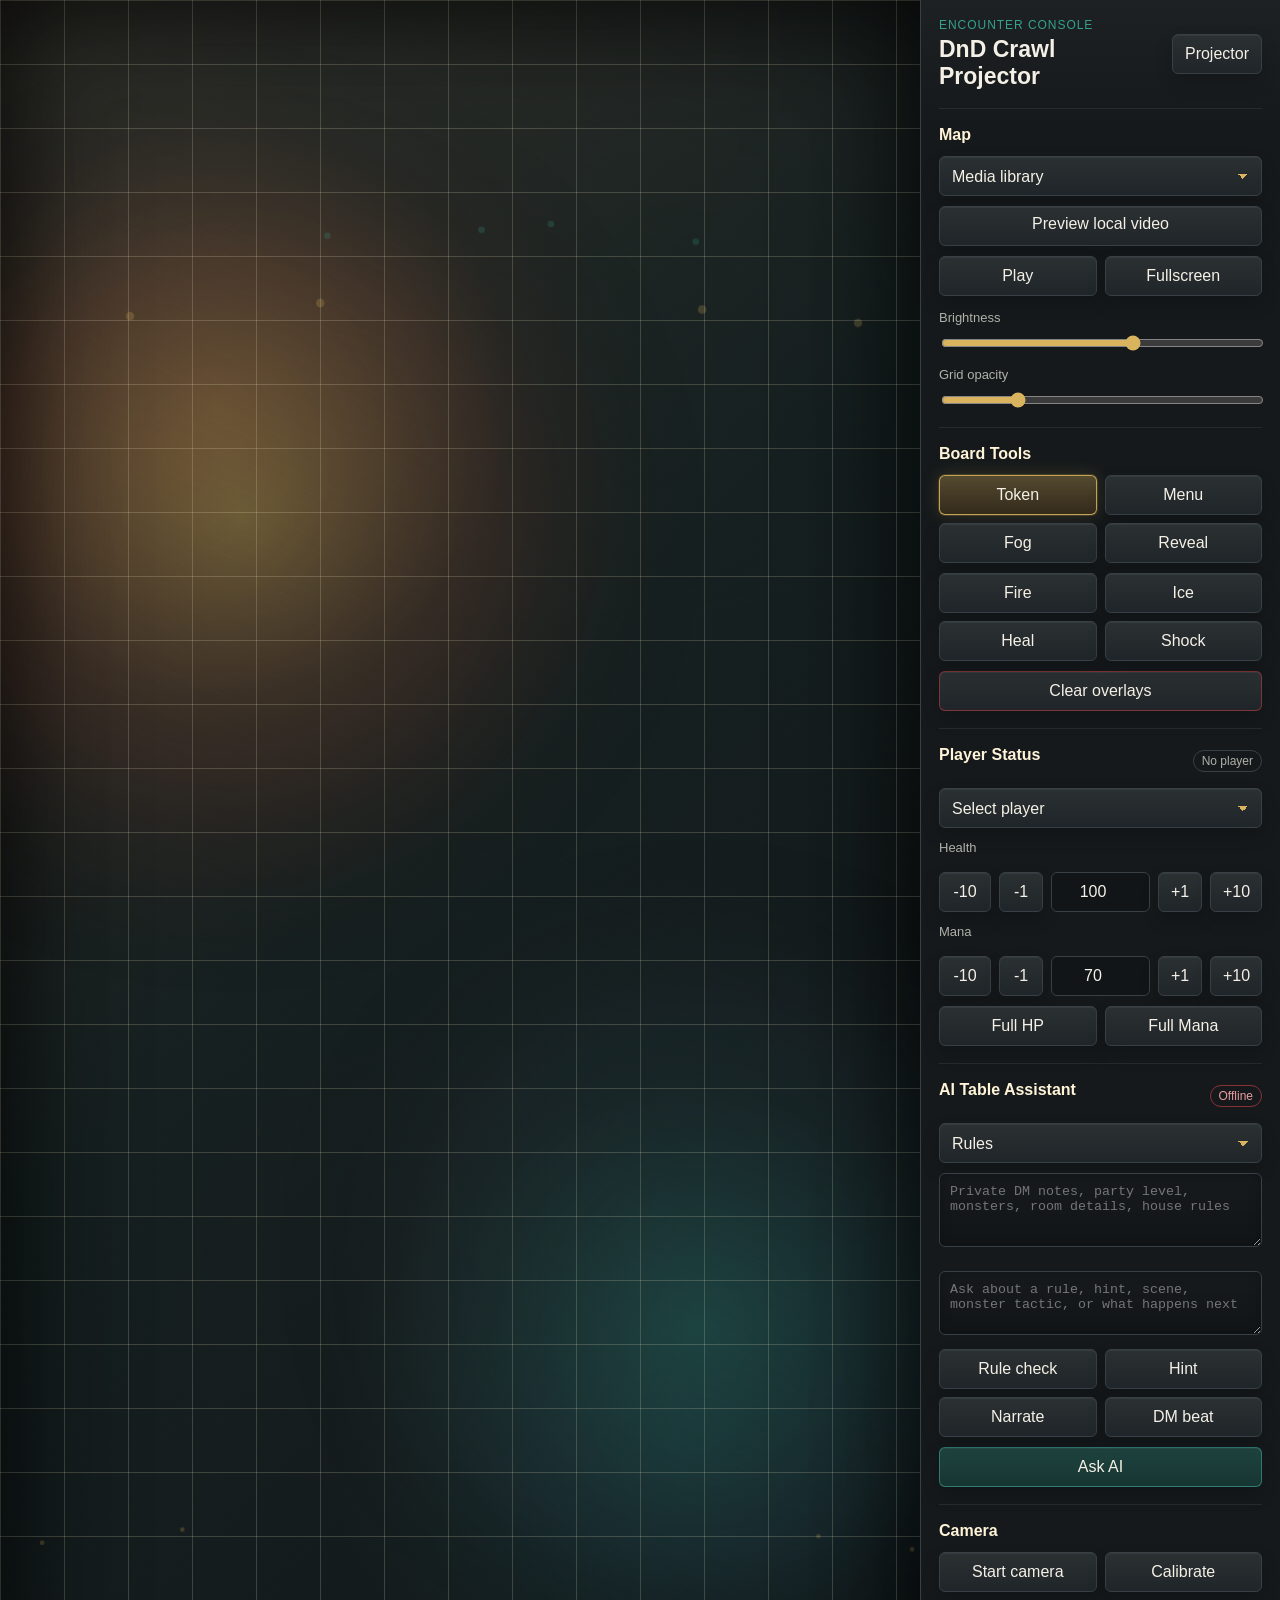
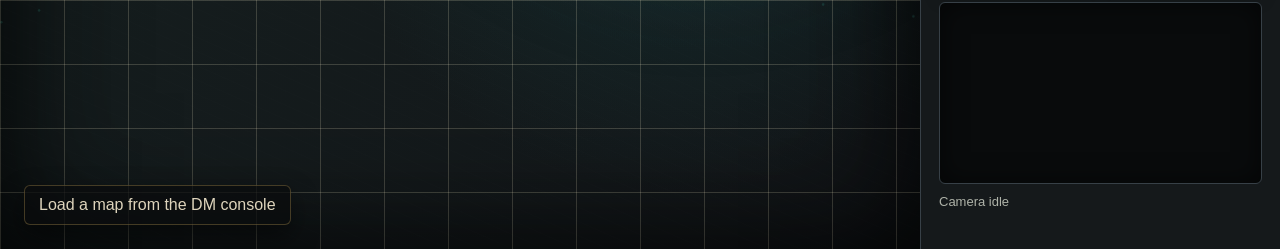
==== index.html @ e95dcdd3 "Add player health and mana controls" ====
<!doctype html>
<html lang="en">
  <head>
    <meta charset="utf-8">
    <meta name="viewport" content="width=device-width, initial-scale=1">
    <title>DnD Crawl Projector</title>
    <link rel="stylesheet" href="styles.css">
  </head>
  <body>
    <main class="app-shell">
      <section id="stage" class="stage" aria-label="Projected encounter map">
        <canvas id="ambientCanvas" class="ambient-canvas"></canvas>
        <video id="mapVideo" class="map-video" muted loop playsinline></video>
        <div class="map-texture"></div>
        <div class="grid-overlay"></div>
        <canvas id="effectCanvas" class="effect-canvas"></canvas>
        <div id="fogLayer" class="fog-layer"></div>
        <div id="tokenLayer" class="token-layer"></div>
        <div id="menuRing" class="menu-ring hidden">
          <button data-effect="fire">Fire</button>
          <button data-effect="ice">Ice</button>
          <button data-effect="heal">Heal</button>
          <button data-effect="shock">Shock</button>
        </div>
        <div id="projectorHint" class="projector-hint">Load a map from the DM console</div>
      </section>

      <aside id="controls" class="controls" aria-label="DM controls">
        <header class="control-header">
          <div>
            <p class="eyebrow">Encounter Console</p>
            <h1>DnD Crawl Projector</h1>
          </div>
          <button id="projectorButton" class="icon-text">Projector</button>
        </header>

        <div class="panel">
          <h2>Map</h2>
          <select id="mediaSelect" class="media-select" aria-label="Map video library">
            <option value="">Media library</option>
          </select>
          <label class="file-picker">
            <input id="videoInput" type="file" accept="video/*">
            <span>Preview local video</span>
          </label>
          <div class="button-row">
            <button id="playPauseButton">Play</button>
            <button id="fullscreenButton">Fullscreen</button>
          </div>
          <label class="slider-label">
            Brightness
            <input id="brightnessSlider" type="range" min="40" max="140" value="100">
          </label>
          <label class="slider-label">
            Grid opacity
            <input id="gridSlider" type="range" min="0" max="80" value="18">
          </label>
        </div>

        <div class="panel">
          <h2>Board Tools</h2>
          <div class="tool-grid">
            <button data-tool="token">Token</button>
            <button data-tool="menu">Menu</button>
            <button data-tool="fog">Fog</button>
            <button data-tool="reveal">Reveal</button>
          </div>
          <div class="spell-grid">
            <button data-effect="fire">Fire</button>
            <button data-effect="ice">Ice</button>
            <button data-effect="heal">Heal</button>
            <button data-effect="shock">Shock</button>
          </div>
          <button id="clearButton" class="wide danger">Clear overlays</button>
        </div>

        <div class="panel">
          <div class="panel-heading">
            <h2>Player Status</h2>
            <span id="selectedTokenBadge" class="pill">No player</span>
          </div>
          <select id="playerSelect" class="media-select" aria-label="Select player token">
            <option value="">Select player</option>
          </select>
          <div class="stat-control health-control">
            <label for="healthInput">Health</label>
            <div class="stepper-row">
              <button data-stat="health" data-delta="-10">-10</button>
              <button data-stat="health" data-delta="-1">-1</button>
              <input id="healthInput" type="number" min="0" max="100" value="100">
              <button data-stat="health" data-delta="1">+1</button>
              <button data-stat="health" data-delta="10">+10</button>
            </div>
          </div>
          <div class="stat-control mana-control">
            <label for="manaInput">Mana</label>
            <div class="stepper-row">
              <button data-stat="mana" data-delta="-10">-10</button>
              <button data-stat="mana" data-delta="-1">-1</button>
              <input id="manaInput" type="number" min="0" max="100" value="70">
              <button data-stat="mana" data-delta="1">+1</button>
              <button data-stat="mana" data-delta="10">+10</button>
            </div>
          </div>
          <div class="button-row">
            <button id="fullHealthButton">Full HP</button>
            <button id="fullManaButton">Full Mana</button>
          </div>
        </div>

        <div class="panel ai-panel">
          <div class="panel-heading">
            <h2>AI Table Assistant</h2>
            <span id="aiStatus" class="pill">Checking</span>
          </div>
          <select id="aiMode" class="media-select" aria-label="AI assistant mode">
            <option value="rules">Rules</option>
            <option value="hint">Hints</option>
            <option value="dm">Acting DM</option>
            <option value="story">Narration</option>
            <option value="combat">Combat</option>
          </select>
          <textarea id="encounterNotes" class="notes-box" placeholder="Private DM notes, party level, monsters, room details, house rules"></textarea>
          <div id="aiLog" class="ai-log" aria-live="polite"></div>
          <textarea id="aiQuestion" class="question-box" placeholder="Ask about a rule, hint, scene, monster tactic, or what happens next"></textarea>
          <div class="quick-grid">
            <button data-ai-prompt="Check the current scene for likely rules issues or missing rolls.">Rule check</button>
            <button data-ai-prompt="Give one subtle, spoiler-free hint for the players.">Hint</button>
            <button data-ai-prompt="Narrate the current room or moment in two vivid sentences.">Narrate</button>
            <button data-ai-prompt="Take over as DM for the next beat. Ask for rolls only when needed.">DM beat</button>
          </div>
          <button id="askAiButton" class="wide ask-button">Ask AI</button>
        </div>

        <div class="panel">
          <h2>Camera</h2>
          <div class="button-row">
            <button id="cameraButton">Start camera</button>
            <button id="calibrateButton">Calibrate</button>
          </div>
          <div class="camera-wrap">
            <video id="cameraVideo" muted playsinline></video>
            <canvas id="cameraCanvas"></canvas>
          </div>
          <p id="cameraStatus" class="status">Camera idle</p>
        </div>
      </aside>
    </main>

    <script src="app.js"></script>
  </body>
</html>
---- styles.css ----
:root {
  --bg: #0d1011;
  --panel: #15191b;
  --panel-2: #202529;
  --panel-3: #2b3033;
  --text: #f4f0e6;
  --muted: #aeb2a8;
  --line: #374047;
  --accent: #d95135;
  --accent-2: #35a18e;
  --gold: #d9b35d;
  --danger: #b93d42;
  --shadow: rgba(0, 0, 0, 0.48);
  --grid-opacity: 0.18;
}

* {
  box-sizing: border-box;
}

body {
  margin: 0;
  background:
    radial-gradient(circle at 10% 8%, rgba(217, 179, 93, 0.12), transparent 22%),
    radial-gradient(circle at 88% 18%, rgba(53, 161, 142, 0.1), transparent 26%),
    var(--bg);
  color: var(--text);
  font-family: Arial, Helvetica, sans-serif;
}

button,
input,
select {
  font: inherit;
}

button,
.file-picker span,
.media-select {
  min-height: 40px;
  border: 1px solid var(--line);
  border-radius: 6px;
  background: linear-gradient(180deg, var(--panel-3), var(--panel-2));
  color: var(--text);
  cursor: pointer;
  padding: 8px 12px;
  box-shadow: inset 0 1px rgba(255, 255, 255, 0.05), 0 8px 18px rgba(0, 0, 0, 0.16);
}

button:hover,
.file-picker span:hover {
  border-color: var(--gold);
  color: #fff8df;
}

button.active {
  border-color: rgba(217, 179, 93, 0.88);
  background: linear-gradient(180deg, rgba(217, 179, 93, 0.32), rgba(60, 47, 27, 0.8));
  box-shadow: 0 0 0 1px rgba(217, 179, 93, 0.18), 0 0 18px rgba(217, 179, 93, 0.18);
}

.app-shell {
  display: grid;
  grid-template-columns: minmax(0, 1fr) 360px;
  min-height: 100vh;
}

.stage {
  position: relative;
  overflow: hidden;
  min-height: 100vh;
  background:
    radial-gradient(circle at 24% 22%, rgba(120, 99, 63, 0.42), transparent 18%),
    radial-gradient(circle at 74% 78%, rgba(26, 72, 73, 0.42), transparent 22%),
    linear-gradient(135deg, #31302a, #162020 45%, #121518);
  box-shadow: inset 0 0 130px rgba(0, 0, 0, 0.72);
  isolation: isolate;
}

.map-video,
.ambient-canvas,
.map-texture,
.grid-overlay,
.effect-canvas,
.fog-layer,
.token-layer {
  position: absolute;
  inset: 0;
  width: 100%;
  height: 100%;
}

.ambient-canvas {
  z-index: 0;
}

.map-video {
  z-index: 1;
  object-fit: cover;
  filter: brightness(var(--video-brightness, 1));
}

.map-texture {
  z-index: 2;
  background:
    radial-gradient(circle at 18% 25%, rgba(255, 220, 145, 0.08), transparent 16%),
    radial-gradient(circle at 72% 20%, rgba(40, 120, 125, 0.12), transparent 18%),
    radial-gradient(circle at 48% 70%, rgba(190, 76, 45, 0.08), transparent 20%),
    repeating-linear-gradient(24deg, rgba(255, 255, 255, 0.026) 0 1px, transparent 1px 13px);
  mix-blend-mode: overlay;
  opacity: 0.8;
}

.grid-overlay {
  z-index: 3;
  background:
    linear-gradient(rgba(255, 245, 207, var(--grid-opacity)) 1px, transparent 1px),
    linear-gradient(90deg, rgba(255, 245, 207, var(--grid-opacity)) 1px, transparent 1px);
  background-size: 64px 64px;
  box-shadow: inset 0 0 100px rgba(0, 0, 0, 0.42);
}

.effect-canvas,
.token-layer,
.fog-layer {
  pointer-events: none;
}

.effect-canvas {
  z-index: 6;
}

.fog-layer {
  z-index: 4;
  background:
    radial-gradient(circle at 30% 30%, rgba(255, 255, 255, 0.06), transparent 20%),
    repeating-linear-gradient(125deg, rgba(255, 255, 255, 0.035) 0 2px, transparent 2px 18px),
    rgba(6, 8, 9, 0.72);
  mask-image: radial-gradient(circle at var(--reveal-x, 50%) var(--reveal-y, 50%), transparent 0 118px, rgba(0,0,0,0.55) 170px, black 250px);
  -webkit-mask-image: radial-gradient(circle at var(--reveal-x, 50%) var(--reveal-y, 50%), transparent 0 118px, rgba(0,0,0,0.55) 170px, black 250px);
  opacity: 0;
  transition: opacity 160ms ease;
}

.fog-layer.active {
  opacity: 1;
}

.projector-hint {
  position: absolute;
  z-index: 9;
  left: 24px;
  bottom: 24px;
  padding: 10px 14px;
  border-radius: 6px;
  background: rgba(10, 12, 13, 0.72);
  color: #ded4bc;
  border: 1px solid rgba(217, 179, 93, 0.28);
  box-shadow: 0 12px 28px var(--shadow);
}

.token-layer {
  z-index: 5;
}

.token {
  position: absolute;
  width: 82px;
  height: 82px;
  transform: translate(-50%, -50%);
  border-radius: 50%;
  --hp: 100%;
  --mp: 70%;
  --piece-color: #d9b35d;
  filter: drop-shadow(0 8px 16px rgba(0, 0, 0, 0.45));
}

.token::after {
  content: "";
  position: absolute;
  inset: -6px;
  border: 1px solid rgba(217, 179, 93, 0.24);
  border-radius: 50%;
  animation: tokenPulse 2.8s ease-in-out infinite;
}

.token.stale {
  opacity: 0.55;
}

.token.selected::after {
  border-color: rgba(255, 248, 210, 0.84);
  box-shadow: 0 0 24px rgba(217, 179, 93, 0.58);
  opacity: 0.9;
}

.health-ring,
.mana-ring,
.piece-core {
  position: absolute;
  border-radius: 50%;
}

.health-ring {
  inset: 0;
  background:
    conic-gradient(#42d672 var(--hp), rgba(76, 31, 32, 0.88) 0),
    radial-gradient(circle, transparent 56%, rgba(0, 0, 0, 0.72) 58%);
  box-shadow: 0 0 22px rgba(66, 214, 114, 0.25);
}

.mana-ring {
  inset: 10px;
  background:
    conic-gradient(#4aa3ff var(--mp), rgba(24, 38, 70, 0.9) 0),
    radial-gradient(circle, transparent 54%, rgba(0, 0, 0, 0.78) 56%);
  box-shadow: 0 0 18px rgba(74, 163, 255, 0.28);
}

.piece-core {
  inset: 22px;
  border: 2px solid rgba(244, 226, 163, 0.92);
  background:
    radial-gradient(circle at 34% 30%, rgba(255, 255, 255, 0.34), transparent 19%),
    radial-gradient(circle, var(--piece-color), rgba(12, 14, 15, 0.96) 78%);
  box-shadow: inset 0 0 12px rgba(0, 0, 0, 0.6), 0 0 20px color-mix(in srgb, var(--piece-color), transparent 45%);
}

.token.detected .piece-core::after {
  content: "";
  position: absolute;
  inset: -5px;
  border: 1px solid rgba(255, 255, 255, 0.42);
  border-radius: 50%;
}

.badge-row {
  position: absolute;
  left: 50%;
  display: flex;
  gap: 2px;
  transform: translateX(-50%);
  z-index: 2;
}

.badge-row.buffs {
  top: -9px;
}

.badge-row.debuffs {
  bottom: -9px;
}

.status-badge {
  min-width: 18px;
  height: 18px;
  border: 1px solid rgba(0, 0, 0, 0.48);
  border-radius: 50%;
  color: #101214;
  font-size: 9px;
  font-weight: 700;
  line-height: 17px;
  text-align: center;
  text-transform: uppercase;
  box-shadow: 0 2px 8px rgba(0, 0, 0, 0.34);
}

.status-badge.buff {
  background: #78e69a;
}

.status-badge.debuff {
  background: #ff6a5d;
}

@keyframes tokenPulse {
  0%, 100% { transform: scale(0.86); opacity: 0.2; }
  50% { transform: scale(1); opacity: 0.56; }
}

.menu-ring {
  position: absolute;
  z-index: 8;
  width: 210px;
  height: 210px;
  transform: translate(-50%, -50%);
  border-radius: 50%;
  background:
    radial-gradient(circle, rgba(29, 33, 32, 0.92), rgba(8, 10, 11, 0.78));
  border: 1px solid rgba(217, 179, 93, 0.45);
  box-shadow: 0 0 35px rgba(217, 179, 93, 0.22), inset 0 0 24px rgba(0, 0, 0, 0.52);
  display: grid;
  place-items: center;
}

.menu-ring::before {
  content: "";
  position: absolute;
  inset: 28px;
  border: 1px dashed rgba(244, 240, 230, 0.32);
  border-radius: 50%;
  animation: slowSpin 12s linear infinite;
}

@keyframes slowSpin {
  to { transform: rotate(360deg); }
}

.menu-ring button {
  position: absolute;
}

.menu-ring button:nth-child(1) { transform: translateY(-72px); }
.menu-ring button:nth-child(2) { transform: translateX(72px); }
.menu-ring button:nth-child(3) { transform: translateY(72px); }
.menu-ring button:nth-child(4) { transform: translateX(-72px); }

.hidden {
  display: none;
}

.controls {
  border-left: 1px solid var(--line);
  background:
    linear-gradient(180deg, rgba(255, 255, 255, 0.035), transparent 130px),
    var(--panel);
  padding: 18px;
  overflow-y: auto;
  box-shadow: -18px 0 44px rgba(0, 0, 0, 0.22);
}

.control-header {
  display: flex;
  justify-content: space-between;
  align-items: center;
  gap: 12px;
  margin-bottom: 16px;
  padding-bottom: 2px;
}

.eyebrow {
  margin: 0 0 4px;
  color: var(--accent-2);
  font-size: 12px;
  text-transform: uppercase;
  letter-spacing: 0.08em;
}

h1,
h2 {
  margin: 0;
}

h1 {
  font-size: 23px;
  font-weight: 700;
}

h2 {
  font-size: 16px;
  margin-bottom: 12px;
  color: #fff4d8;
}

.panel {
  border-top: 1px solid rgba(255, 255, 255, 0.075);
  padding: 17px 0;
}

.panel-heading {
  display: flex;
  justify-content: space-between;
  align-items: center;
  gap: 10px;
  margin-bottom: 12px;
}

.pill {
  border: 1px solid var(--line);
  border-radius: 999px;
  color: var(--muted);
  font-size: 12px;
  padding: 3px 8px;
  white-space: nowrap;
}

.pill.ready {
  border-color: rgba(59, 156, 144, 0.7);
  color: #9edbd4;
}

.pill.missing {
  border-color: rgba(185, 61, 66, 0.7);
  color: #e89da0;
}

.file-picker input {
  display: none;
}

.media-select {
  display: block;
  width: 100%;
  margin-bottom: 10px;
  appearance: none;
  background-image:
    linear-gradient(45deg, transparent 50%, var(--gold) 50%),
    linear-gradient(135deg, var(--gold) 50%, transparent 50%),
    linear-gradient(180deg, var(--panel-3), var(--panel-2));
  background-position:
    calc(100% - 18px) 17px,
    calc(100% - 13px) 17px,
    0 0;
  background-size: 5px 5px, 5px 5px, 100% 100%;
  background-repeat: no-repeat;
}

.file-picker span,
.wide {
  display: block;
  width: 100%;
  text-align: center;
}

.button-row,
.tool-grid,
.spell-grid,
.quick-grid,
.stepper-row {
  display: grid;
  gap: 8px;
  margin-top: 10px;
}

.button-row {
  grid-template-columns: 1fr 1fr;
}

.tool-grid,
.spell-grid,
.quick-grid {
  grid-template-columns: repeat(2, minmax(0, 1fr));
}

.stat-control {
  display: grid;
  gap: 7px;
  margin-top: 12px;
}

.stat-control label {
  color: var(--muted);
  font-size: 13px;
}

.stepper-row {
  grid-template-columns: 52px 44px minmax(58px, 1fr) 44px 52px;
}

.stepper-row input {
  min-width: 0;
  border: 1px solid var(--line);
  border-radius: 6px;
  background: #111518;
  color: var(--text);
  padding: 8px;
  text-align: center;
}

.health-control input:focus {
  outline: 2px solid rgba(66, 214, 114, 0.45);
}

.mana-control input:focus {
  outline: 2px solid rgba(74, 163, 255, 0.45);
}

.ai-panel textarea {
  width: 100%;
  border: 1px solid var(--line);
  border-radius: 6px;
  background:
    linear-gradient(180deg, rgba(255, 255, 255, 0.025), transparent),
    #111518;
  color: var(--text);
  resize: vertical;
  padding: 10px;
  box-shadow: inset 0 1px 12px rgba(0, 0, 0, 0.22);
}

.ai-panel textarea:focus,
.media-select:focus,
button:focus-visible {
  outline: 2px solid rgba(217, 179, 93, 0.5);
  outline-offset: 2px;
}

.notes-box {
  min-height: 74px;
}

.question-box {
  min-height: 64px;
  margin-top: 10px;
}

.ai-log {
  display: grid;
  gap: 8px;
  max-height: 260px;
  overflow-y: auto;
  margin-top: 10px;
  padding-right: 2px;
}

.ai-message {
  border: 1px solid var(--line);
  border-radius: 6px;
  background:
    linear-gradient(180deg, rgba(255, 255, 255, 0.04), rgba(255, 255, 255, 0.015));
  padding: 9px 10px;
  font-size: 13px;
  line-height: 1.35;
  white-space: pre-wrap;
}

.ai-message.user {
  border-color: rgba(215, 170, 77, 0.45);
  background:
    linear-gradient(180deg, rgba(217, 179, 93, 0.09), rgba(255, 255, 255, 0.015));
}

.ai-message.error {
  border-color: rgba(185, 61, 66, 0.6);
  color: #f0b0b3;
}

.ask-button {
  margin-top: 10px;
  border-color: rgba(59, 156, 144, 0.65);
  background: linear-gradient(180deg, rgba(53, 161, 142, 0.32), rgba(24, 60, 56, 0.8));
}

.ask-button:hover {
  border-color: rgba(98, 222, 202, 0.9);
}

.slider-label {
  display: grid;
  gap: 8px;
  margin-top: 14px;
  color: var(--muted);
  font-size: 13px;
}

input[type="range"] {
  accent-color: var(--gold);
  width: 100%;
}

.danger {
  margin-top: 10px;
  border-color: rgba(185, 61, 66, 0.6);
}

.danger:hover {
  border-color: rgba(255, 118, 124, 0.9);
}

.camera-wrap {
  position: relative;
  width: 100%;
  aspect-ratio: 16 / 9;
  margin-top: 10px;
  overflow: hidden;
  border: 1px solid var(--line);
  border-radius: 6px;
  background: #090b0c;
  box-shadow: inset 0 0 26px rgba(0, 0, 0, 0.55);
}

#cameraVideo,
#cameraCanvas {
  position: absolute;
  inset: 0;
  width: 100%;
  height: 100%;
  object-fit: cover;
}

.status {
  min-height: 20px;
  margin: 10px 0 0;
  color: var(--muted);
  font-size: 13px;
}

body.projector .app-shell {
  display: block;
}

body.projector .controls {
  display: none;
}

body.projector .stage {
  cursor: none;
}

@media (max-width: 900px) {
  .app-shell {
    grid-template-columns: 1fr;
  }

  .stage {
    min-height: 58vh;
  }

  .controls {
    border-left: 0;
    border-top: 1px solid var(--line);
  }
}
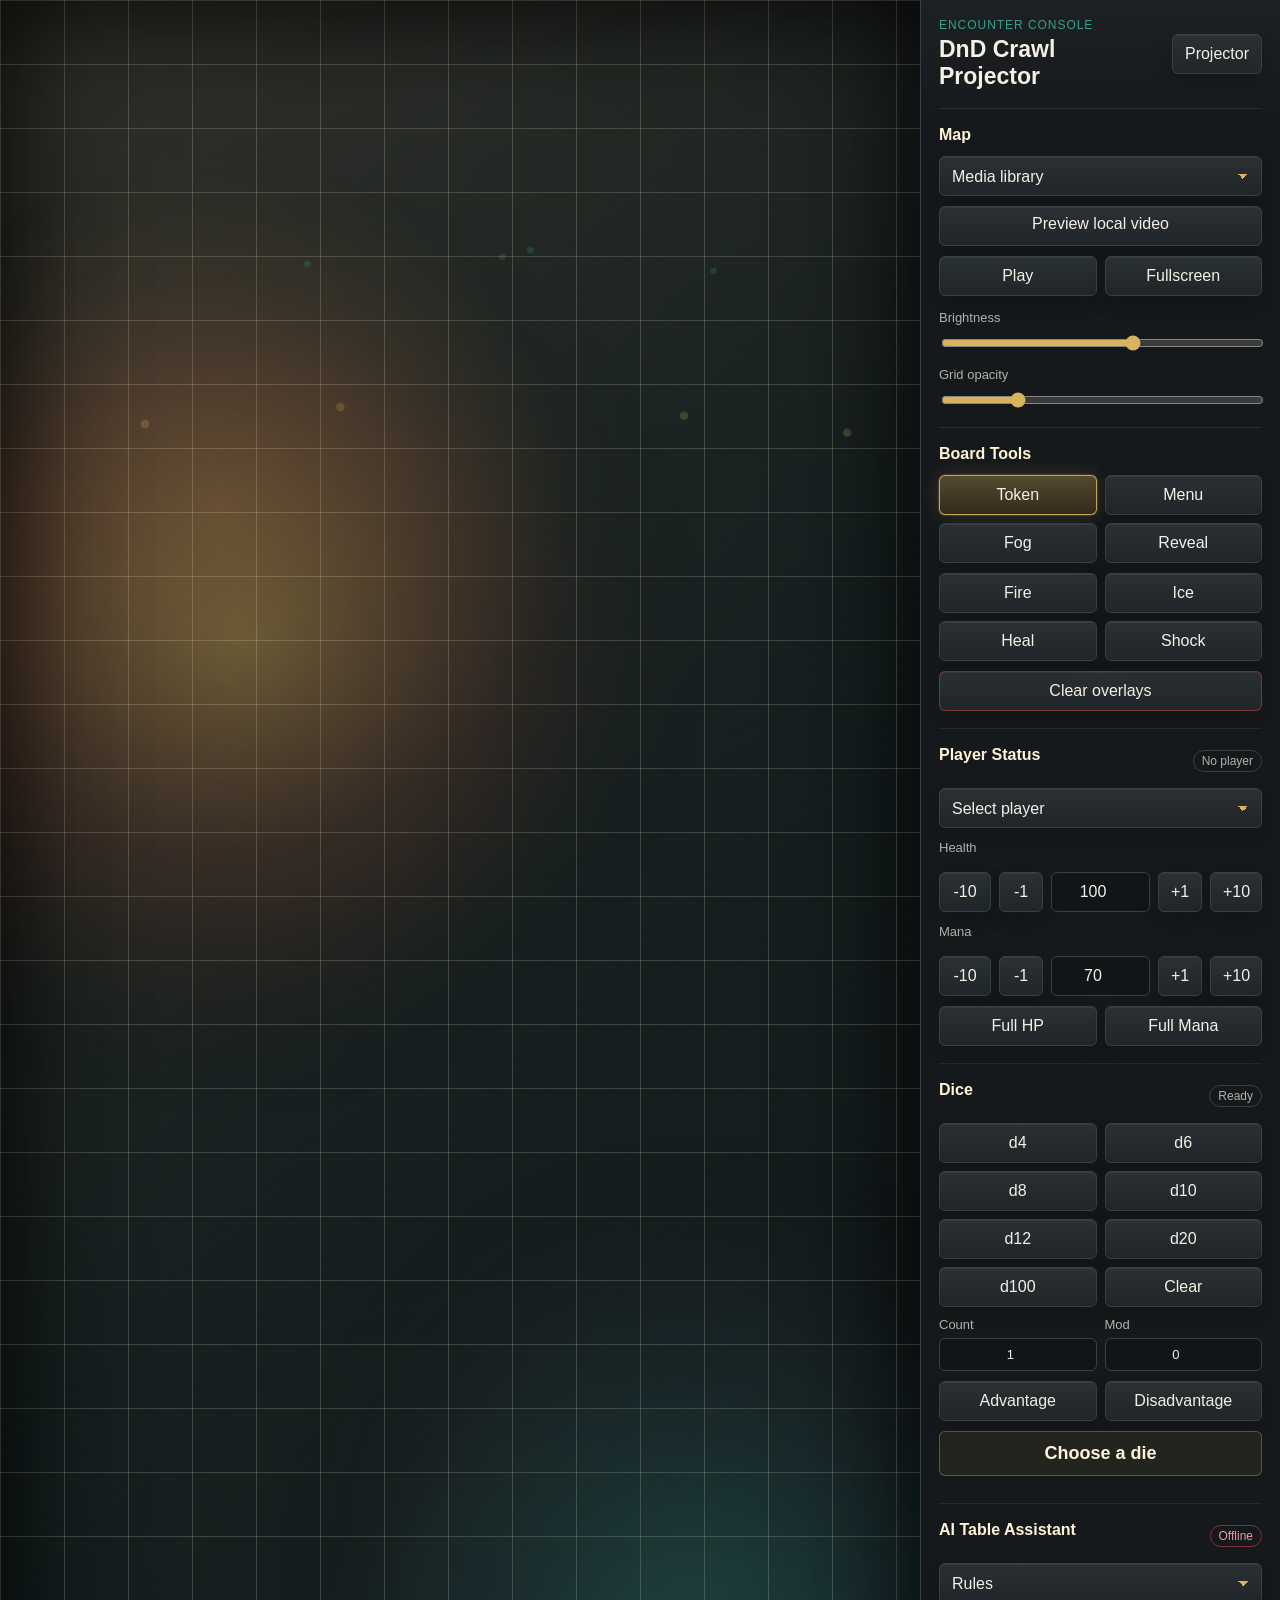
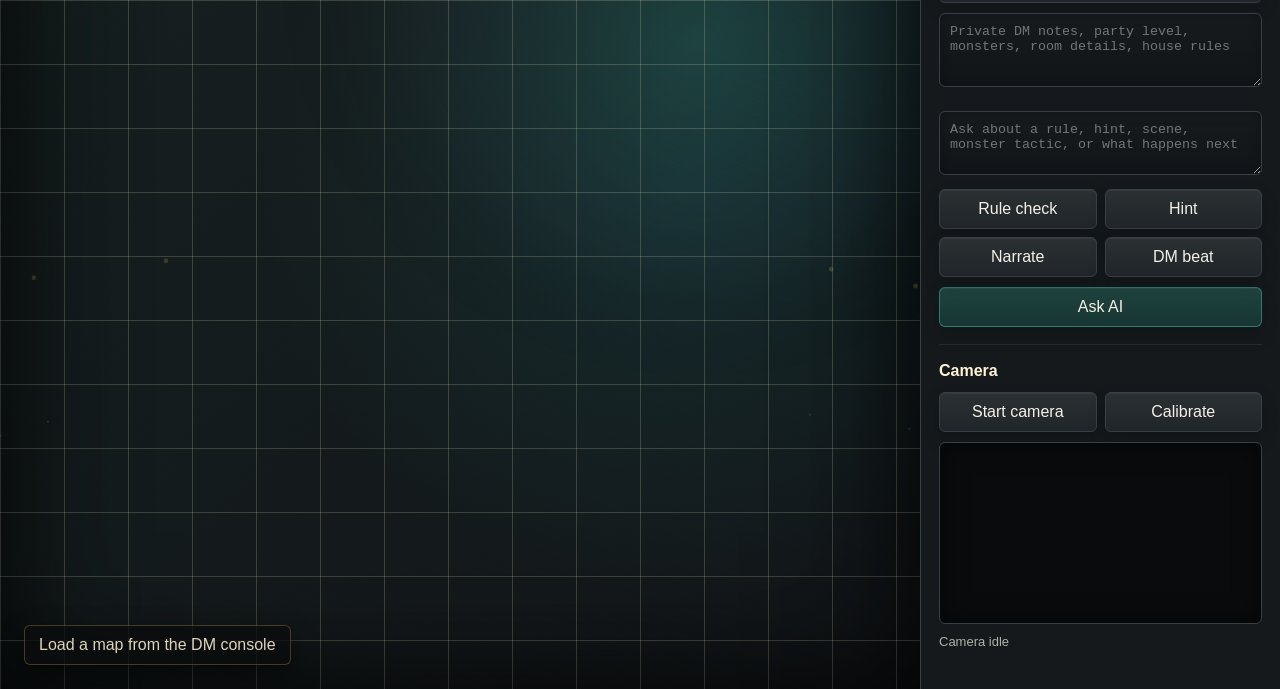
==== commit d92c554a: "Add dice roller with projector results" ====
--- a/index.html
+++ b/index.html
@@ -108,6 +108,39 @@
           </div>
         </div>
 
+        <div class="panel dice-panel">
+          <div class="panel-heading">
+            <h2>Dice</h2>
+            <span id="diceTotalBadge" class="pill">Ready</span>
+          </div>
+          <div class="dice-grid">
+            <button data-die="4">d4</button>
+            <button data-die="6">d6</button>
+            <button data-die="8">d8</button>
+            <button data-die="10">d10</button>
+            <button data-die="12">d12</button>
+            <button data-die="20">d20</button>
+            <button data-die="100">d100</button>
+            <button id="clearDiceButton">Clear</button>
+          </div>
+          <div class="dice-options">
+            <label>
+              Count
+              <input id="diceCountInput" type="number" min="1" max="20" value="1">
+            </label>
+            <label>
+              Mod
+              <input id="diceModInput" type="number" min="-99" max="99" value="0">
+            </label>
+          </div>
+          <div class="button-row">
+            <button id="advantageButton">Advantage</button>
+            <button id="disadvantageButton">Disadvantage</button>
+          </div>
+          <div id="diceResult" class="dice-result">Choose a die</div>
+          <div id="diceHistory" class="dice-history" aria-live="polite"></div>
+        </div>
+
         <div class="panel ai-panel">
           <div class="panel-heading">
             <h2>AI Table Assistant</h2>
--- a/styles.css
+++ b/styles.css
@@ -438,7 +438,8 @@
 
 .tool-grid,
 .spell-grid,
-.quick-grid {
+.quick-grid,
+.dice-grid {
   grid-template-columns: repeat(2, minmax(0, 1fr));
 }
 
@@ -473,6 +474,102 @@
 
 .mana-control input:focus {
   outline: 2px solid rgba(74, 163, 255, 0.45);
+}
+
+.dice-grid {
+  display: grid;
+  gap: 8px;
+}
+
+.dice-options {
+  display: grid;
+  grid-template-columns: 1fr 1fr;
+  gap: 8px;
+  margin-top: 10px;
+}
+
+.dice-options label {
+  display: grid;
+  gap: 6px;
+  color: var(--muted);
+  font-size: 13px;
+}
+
+.dice-options input {
+  min-width: 0;
+  border: 1px solid var(--line);
+  border-radius: 6px;
+  background: #111518;
+  color: var(--text);
+  padding: 8px;
+  text-align: center;
+}
+
+.dice-result {
+  margin-top: 10px;
+  border: 1px solid rgba(217, 179, 93, 0.36);
+  border-radius: 6px;
+  background: rgba(217, 179, 93, 0.07);
+  color: #fff4d8;
+  font-size: 18px;
+  font-weight: 700;
+  padding: 11px 12px;
+  text-align: center;
+}
+
+.dice-history {
+  display: grid;
+  gap: 6px;
+  max-height: 150px;
+  overflow-y: auto;
+  margin-top: 10px;
+}
+
+.roll-line {
+  border: 1px solid rgba(255, 255, 255, 0.08);
+  border-radius: 6px;
+  background: rgba(255, 255, 255, 0.035);
+  color: var(--muted);
+  font-size: 13px;
+  padding: 7px 8px;
+}
+
+.roll-toast {
+  position: absolute;
+  z-index: 10;
+  left: 50%;
+  top: 50%;
+  min-width: 240px;
+  transform: translate(-50%, -50%) scale(0.92);
+  border: 1px solid rgba(255, 244, 216, 0.48);
+  border-radius: 8px;
+  background: rgba(9, 11, 12, 0.82);
+  color: #fff4d8;
+  padding: 18px 22px;
+  text-align: center;
+  box-shadow: 0 0 42px rgba(217, 179, 93, 0.28), 0 18px 45px rgba(0, 0, 0, 0.44);
+  animation: rollToast 2.6s ease forwards;
+}
+
+.roll-toast .roll-total {
+  display: block;
+  font-size: 56px;
+  font-weight: 800;
+  line-height: 1;
+}
+
+.roll-toast .roll-formula {
+  display: block;
+  margin-top: 6px;
+  color: var(--muted);
+  font-size: 15px;
+}
+
+@keyframes rollToast {
+  0% { opacity: 0; transform: translate(-50%, -50%) scale(0.72) rotate(-2deg); }
+  12% { opacity: 1; transform: translate(-50%, -50%) scale(1.06) rotate(1deg); }
+  70% { opacity: 1; transform: translate(-50%, -50%) scale(1); }
+  100% { opacity: 0; transform: translate(-50%, -55%) scale(0.96); }
 }
 
 .ai-panel textarea {
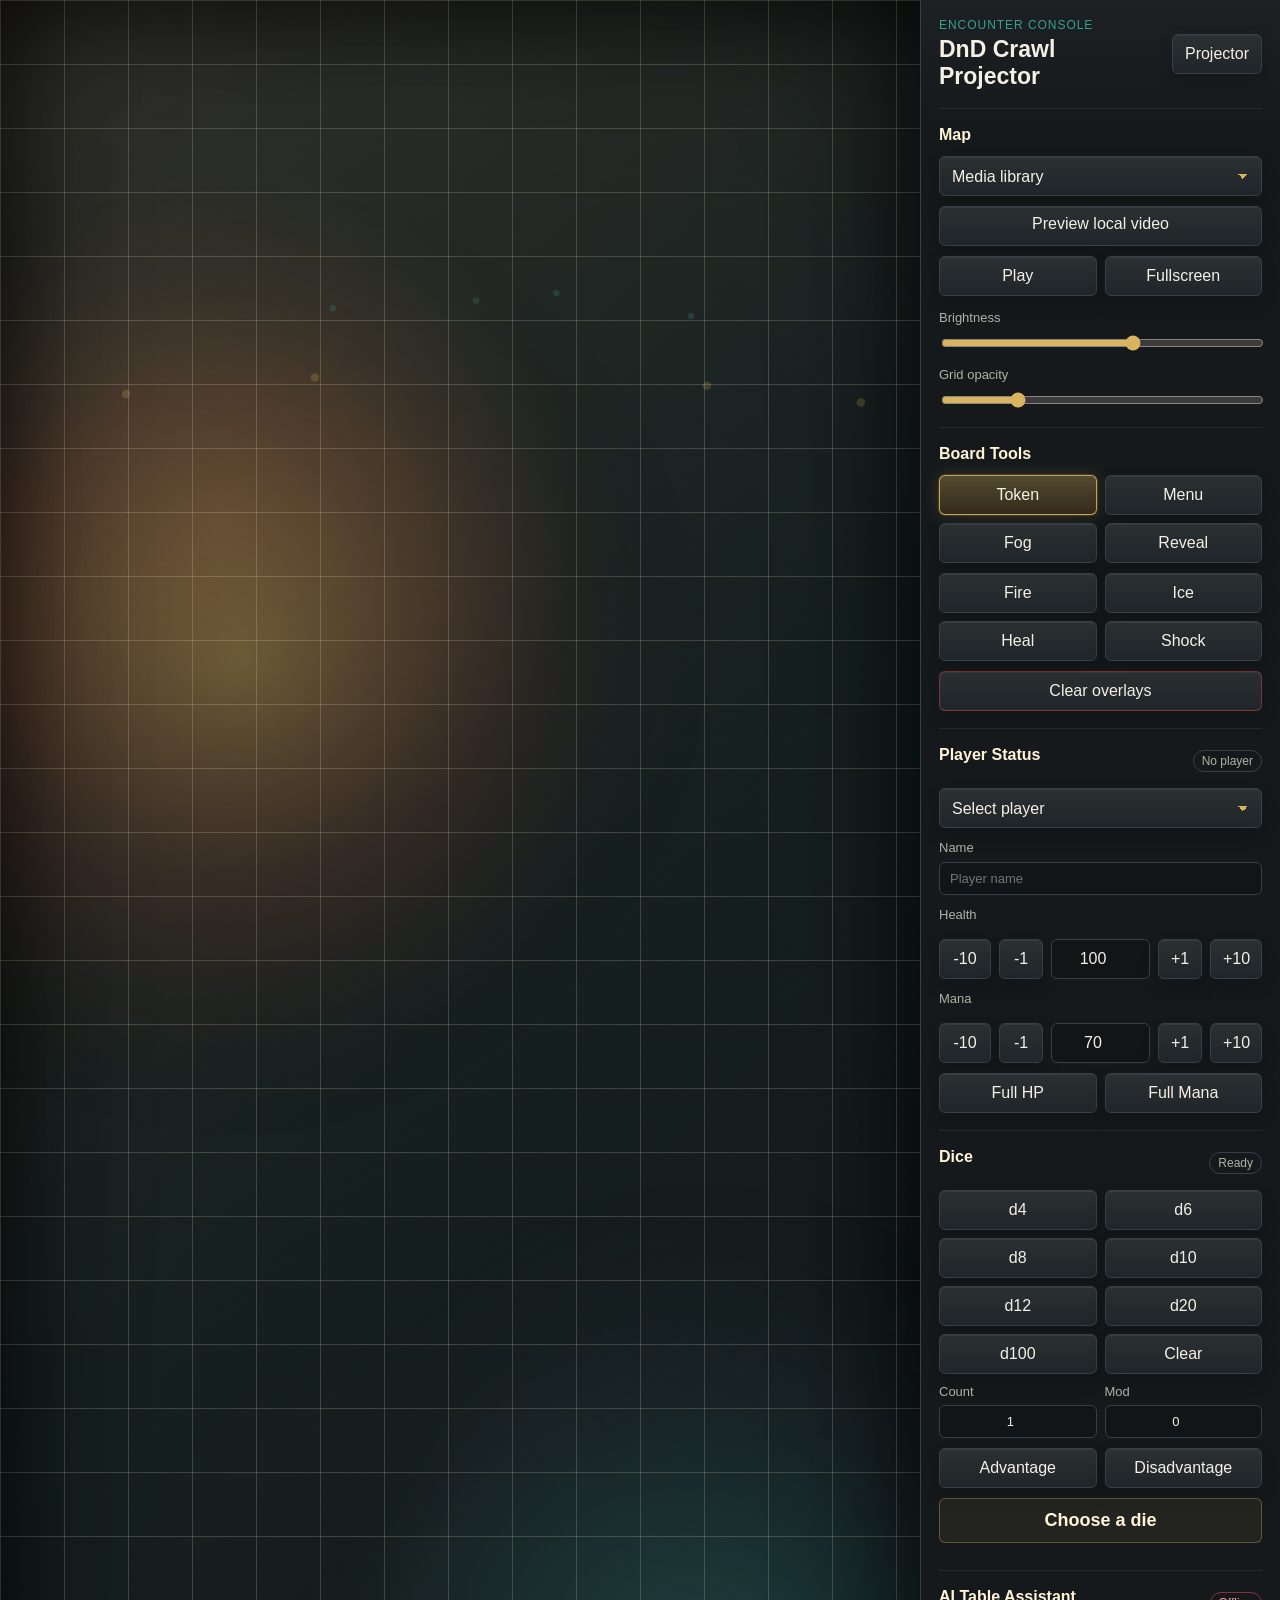
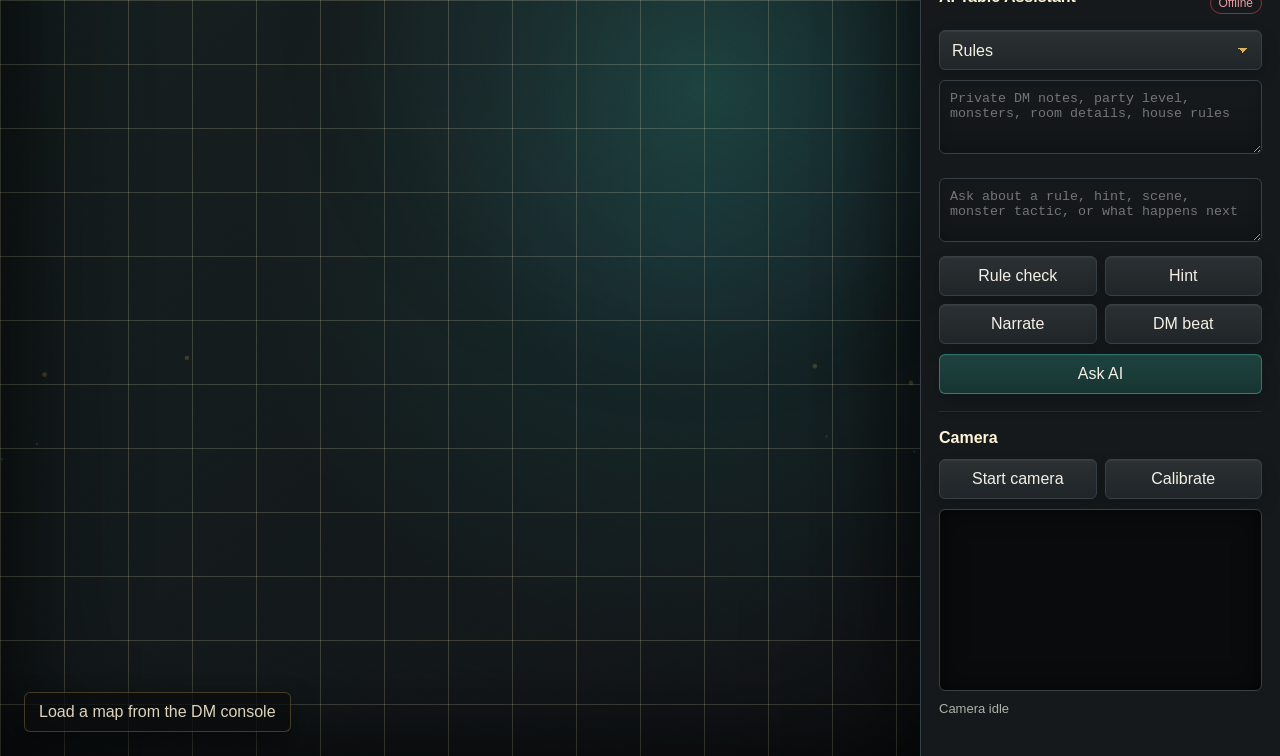
==== commit fdcdb979: "Target spells by map click and add token names" ====
--- a/index.html
+++ b/index.html
@@ -82,6 +82,10 @@
           <select id="playerSelect" class="media-select" aria-label="Select player token">
             <option value="">Select player</option>
           </select>
+          <label class="name-control" for="playerNameInput">
+            Name
+            <input id="playerNameInput" type="text" maxlength="24" placeholder="Player name" disabled>
+          </label>
           <div class="stat-control health-control">
             <label for="healthInput">Health</label>
             <div class="stepper-row">
--- a/styles.css
+++ b/styles.css
@@ -192,6 +192,27 @@
   border-color: rgba(255, 248, 210, 0.84);
   box-shadow: 0 0 24px rgba(217, 179, 93, 0.58);
   opacity: 0.9;
+}
+
+.token-name {
+  position: absolute;
+  left: 50%;
+  bottom: -28px;
+  max-width: 118px;
+  transform: translateX(-50%);
+  border: 1px solid rgba(255, 244, 216, 0.34);
+  border-radius: 999px;
+  background: rgba(8, 10, 11, 0.76);
+  color: #fff4d8;
+  font-size: 12px;
+  font-weight: 700;
+  line-height: 1.1;
+  padding: 4px 8px;
+  text-align: center;
+  text-shadow: 0 1px 3px rgba(0, 0, 0, 0.85);
+  white-space: nowrap;
+  overflow: hidden;
+  text-overflow: ellipsis;
 }
 
 .health-ring,
@@ -449,9 +470,24 @@
   margin-top: 12px;
 }
 
-.stat-control label {
+.stat-control label,
+.name-control {
   color: var(--muted);
   font-size: 13px;
+}
+
+.name-control {
+  display: grid;
+  gap: 7px;
+  margin-top: 12px;
+}
+
+.name-control input {
+  border: 1px solid var(--line);
+  border-radius: 6px;
+  background: #111518;
+  color: var(--text);
+  padding: 8px 10px;
 }
 
 .stepper-row {
@@ -534,42 +570,69 @@
   padding: 7px 8px;
 }
 
-.roll-toast {
+.roll-toss {
   position: absolute;
   z-index: 10;
   left: 50%;
   top: 50%;
-  min-width: 240px;
-  transform: translate(-50%, -50%) scale(0.92);
-  border: 1px solid rgba(255, 244, 216, 0.48);
+  width: min(720px, 86vw);
+  height: min(420px, 62vh);
+  transform: translate(-50%, -50%);
+  pointer-events: none;
+  perspective: 1000px;
+}
+
+.dice-scatter {
+  position: absolute;
+  inset: 0;
+  filter: saturate(1.08);
+}
+
+.dice-canvas {
+  position: absolute;
+  inset: 0;
+  width: 100%;
+  height: 100%;
+}
+
+.roll-summary {
+  position: absolute;
+  left: 50%;
+  bottom: 28px;
+  min-width: 260px;
+  transform: translateX(-50%);
+  border: 1px solid rgba(255, 244, 216, 0.58);
   border-radius: 8px;
-  background: rgba(9, 11, 12, 0.82);
+  background:
+    radial-gradient(circle at 50% 0%, rgba(217, 179, 93, 0.24), transparent 58%),
+    rgba(9, 11, 12, 0.88);
   color: #fff4d8;
-  padding: 18px 22px;
+  padding: 14px 18px;
   text-align: center;
-  box-shadow: 0 0 42px rgba(217, 179, 93, 0.28), 0 18px 45px rgba(0, 0, 0, 0.44);
-  animation: rollToast 2.6s ease forwards;
-}
-
-.roll-toast .roll-total {
+  box-shadow: 0 0 56px rgba(217, 179, 93, 0.36), 0 18px 45px rgba(0, 0, 0, 0.5);
+  opacity: 0;
+  animation: rollSummary 3.35s ease 0.95s forwards;
+}
+
+.roll-summary .roll-total {
   display: block;
   font-size: 56px;
   font-weight: 800;
   line-height: 1;
 }
 
-.roll-toast .roll-formula {
+.roll-summary .roll-formula {
   display: block;
   margin-top: 6px;
   color: var(--muted);
   font-size: 15px;
 }
 
-@keyframes rollToast {
-  0% { opacity: 0; transform: translate(-50%, -50%) scale(0.72) rotate(-2deg); }
-  12% { opacity: 1; transform: translate(-50%, -50%) scale(1.06) rotate(1deg); }
-  70% { opacity: 1; transform: translate(-50%, -50%) scale(1); }
-  100% { opacity: 0; transform: translate(-50%, -55%) scale(0.96); }
+@keyframes rollSummary {
+  0% { opacity: 0; transform: translateX(-50%) translateY(12px) scale(0.94); }
+  16% { opacity: 1; transform: translateX(-50%) translateY(0) scale(1); }
+  76% { opacity: 1; }
+  100% { opacity: 0; transform: translateX(-50%) translateY(-12px) scale(0.98); }
 }
 
 .ai-panel textarea {
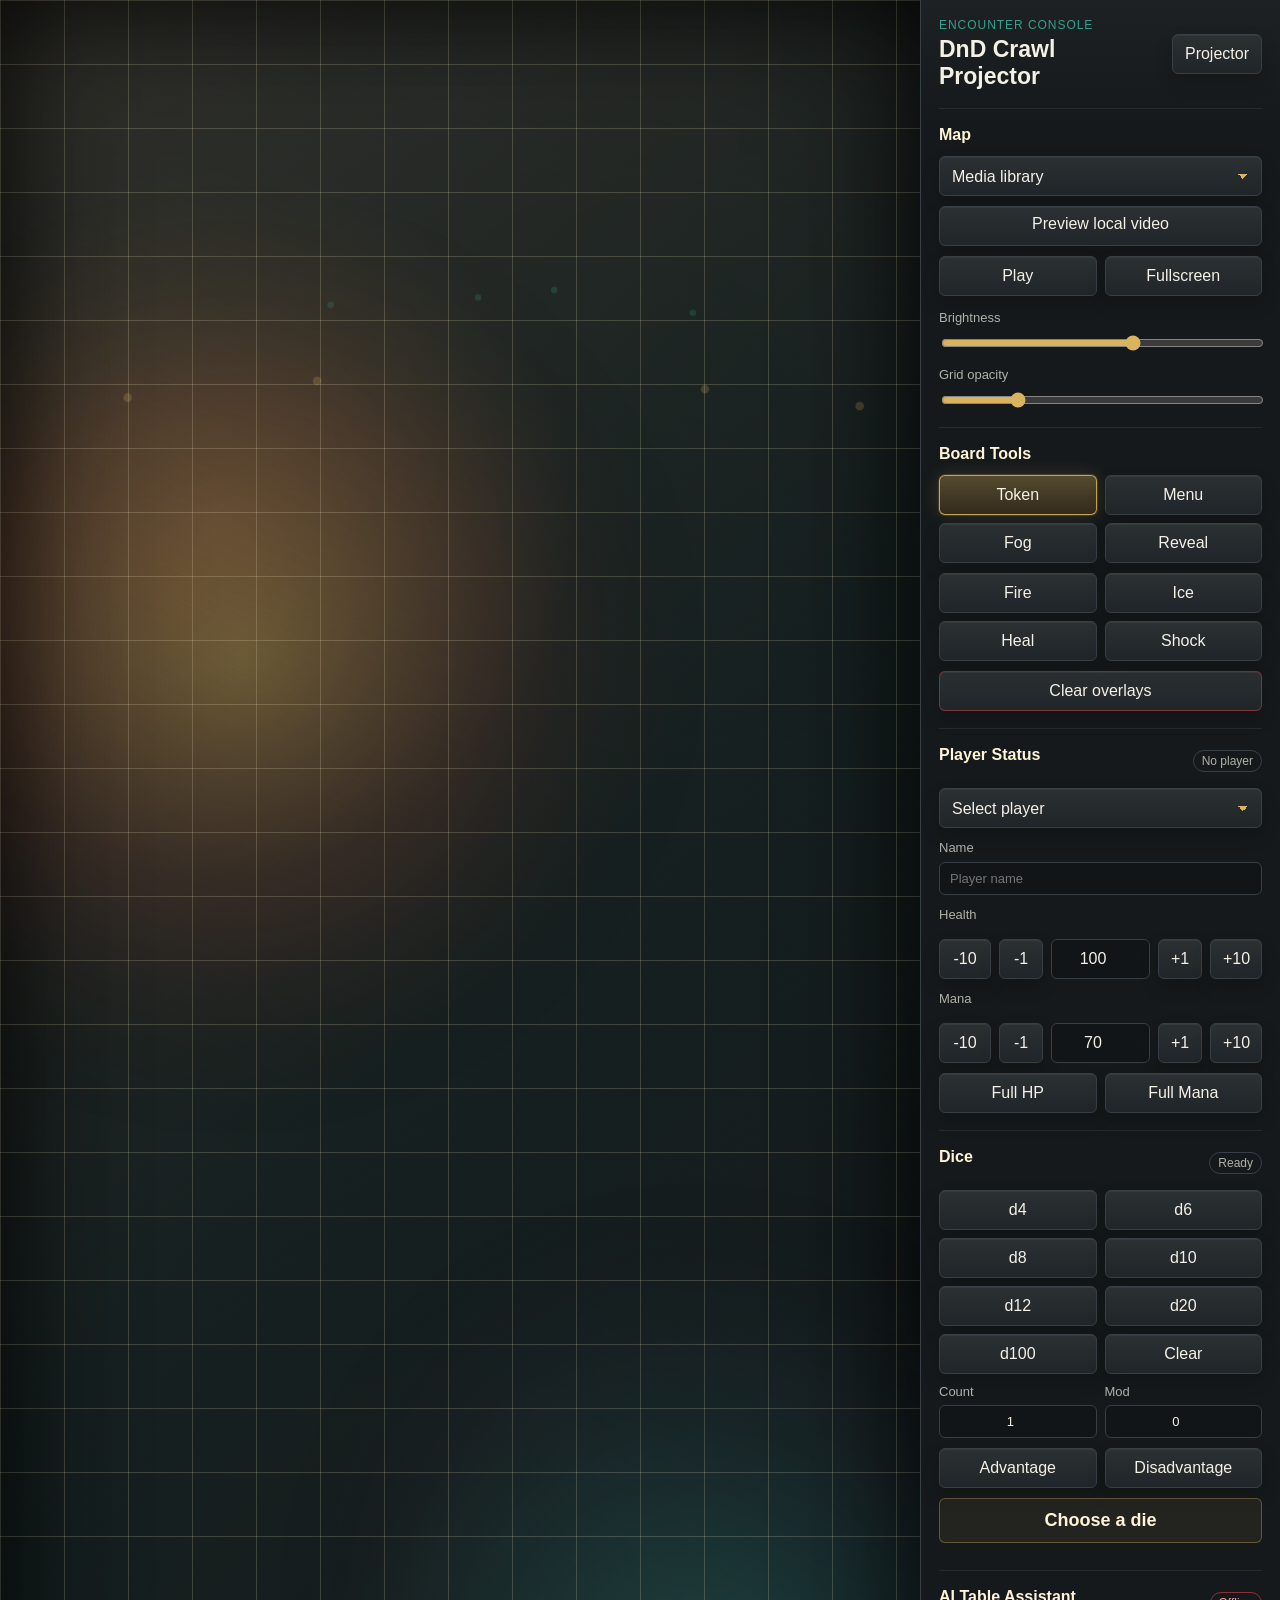
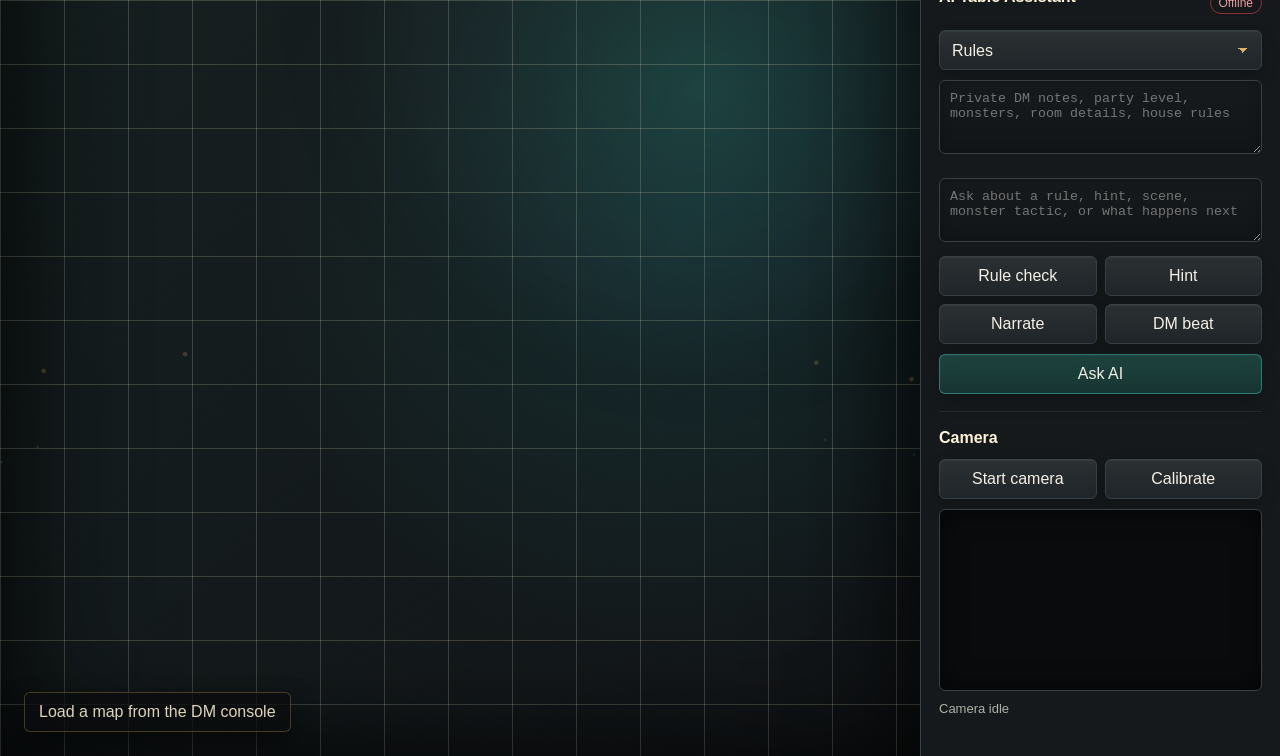
==== commit abf7f14d: "Add token context menu for stats and statuses" ====
--- a/index.html
+++ b/index.html
@@ -16,6 +16,45 @@
         <canvas id="effectCanvas" class="effect-canvas"></canvas>
         <div id="fogLayer" class="fog-layer"></div>
         <div id="tokenLayer" class="token-layer"></div>
+        <div id="tokenContextMenu" class="token-context-menu hidden">
+          <div class="token-menu-title">Token</div>
+          <div class="mini-stepper">
+            <span>HP</span>
+            <button data-token-stat="health" data-delta="-10">-10</button>
+            <button data-token-stat="health" data-delta="-1">-1</button>
+            <button data-token-stat="health" data-delta="1">+1</button>
+            <button data-token-stat="health" data-delta="10">+10</button>
+          </div>
+          <div class="mini-stepper">
+            <span>Mana</span>
+            <button data-token-stat="mana" data-delta="-10">-10</button>
+            <button data-token-stat="mana" data-delta="-1">-1</button>
+            <button data-token-stat="mana" data-delta="1">+1</button>
+            <button data-token-stat="mana" data-delta="10">+10</button>
+          </div>
+          <div class="mini-stepper">
+            <span>Size</span>
+            <button data-token-stat="size" data-delta="-12">-</button>
+            <button data-token-size="82">M</button>
+            <button data-token-size="118">L</button>
+            <button data-token-stat="size" data-delta="12">+</button>
+          </div>
+          <div class="status-picker">
+            <span>Buffs</span>
+            <button data-token-buff="Bless">Bless</button>
+            <button data-token-buff="Shield">Shield</button>
+            <button data-token-buff="Haste">Haste</button>
+            <button data-token-buff="Invisible">Invisible</button>
+          </div>
+          <div class="status-picker">
+            <span>Debuffs</span>
+            <button data-token-debuff="Poisoned">Poisoned</button>
+            <button data-token-debuff="Stunned">Stunned</button>
+            <button data-token-debuff="Restrained">Restrained</button>
+            <button data-token-debuff="Blinded">Blinded</button>
+          </div>
+          <button id="clearTokenStatusButton" class="wide">Clear status</button>
+        </div>
         <div id="menuRing" class="menu-ring hidden">
           <button data-effect="fire">Fire</button>
           <button data-effect="ice">Ice</button>
--- a/styles.css
+++ b/styles.css
@@ -121,7 +121,6 @@
 }
 
 .effect-canvas,
-.token-layer,
 .fog-layer {
   pointer-events: none;
 }
@@ -161,18 +160,22 @@
 
 .token-layer {
   z-index: 5;
+  pointer-events: none;
 }
 
 .token {
   position: absolute;
-  width: 82px;
-  height: 82px;
+  width: var(--token-size, 82px);
+  height: var(--token-size, 82px);
   transform: translate(-50%, -50%);
   border-radius: 50%;
   --hp: 100%;
   --mp: 70%;
   --piece-color: #d9b35d;
+  --token-size: 82px;
   filter: drop-shadow(0 8px 16px rgba(0, 0, 0, 0.45));
+  pointer-events: auto;
+  cursor: pointer;
 }
 
 .token::after {
@@ -231,7 +234,7 @@
 }
 
 .mana-ring {
-  inset: 10px;
+  inset: 12%;
   background:
     conic-gradient(#4aa3ff var(--mp), rgba(24, 38, 70, 0.9) 0),
     radial-gradient(circle, transparent 54%, rgba(0, 0, 0, 0.78) 56%);
@@ -239,7 +242,7 @@
 }
 
 .piece-core {
-  inset: 22px;
+  inset: 27%;
   border: 2px solid rgba(244, 226, 163, 0.92);
   background:
     radial-gradient(circle at 34% 30%, rgba(255, 255, 255, 0.34), transparent 19%),
@@ -265,11 +268,11 @@
 }
 
 .badge-row.buffs {
-  top: -9px;
+  top: -11px;
 }
 
 .badge-row.debuffs {
-  bottom: -9px;
+  bottom: -11px;
 }
 
 .status-badge {
@@ -292,6 +295,56 @@
 
 .status-badge.debuff {
   background: #ff6a5d;
+}
+
+.token-context-menu {
+  position: absolute;
+  z-index: 11;
+  width: 286px;
+  transform: translate(-50%, 56px);
+  border: 1px solid rgba(255, 244, 216, 0.32);
+  border-radius: 8px;
+  background: rgba(13, 16, 18, 0.94);
+  box-shadow: 0 18px 45px rgba(0, 0, 0, 0.45), 0 0 28px rgba(217, 179, 93, 0.16);
+  padding: 10px;
+}
+
+.token-menu-title {
+  color: #fff4d8;
+  font-weight: 800;
+  margin-bottom: 8px;
+  overflow: hidden;
+  text-overflow: ellipsis;
+  white-space: nowrap;
+}
+
+.mini-stepper,
+.status-picker {
+  display: grid;
+  gap: 6px;
+  margin-top: 8px;
+}
+
+.mini-stepper {
+  grid-template-columns: 42px repeat(4, 1fr);
+  align-items: center;
+}
+
+.mini-stepper span,
+.status-picker span {
+  color: var(--muted);
+  font-size: 12px;
+}
+
+.status-picker {
+  grid-template-columns: 58px repeat(2, minmax(0, 1fr));
+}
+
+.status-picker button,
+.mini-stepper button {
+  min-height: 32px;
+  padding: 5px 7px;
+  font-size: 12px;
 }
 
 @keyframes tokenPulse {
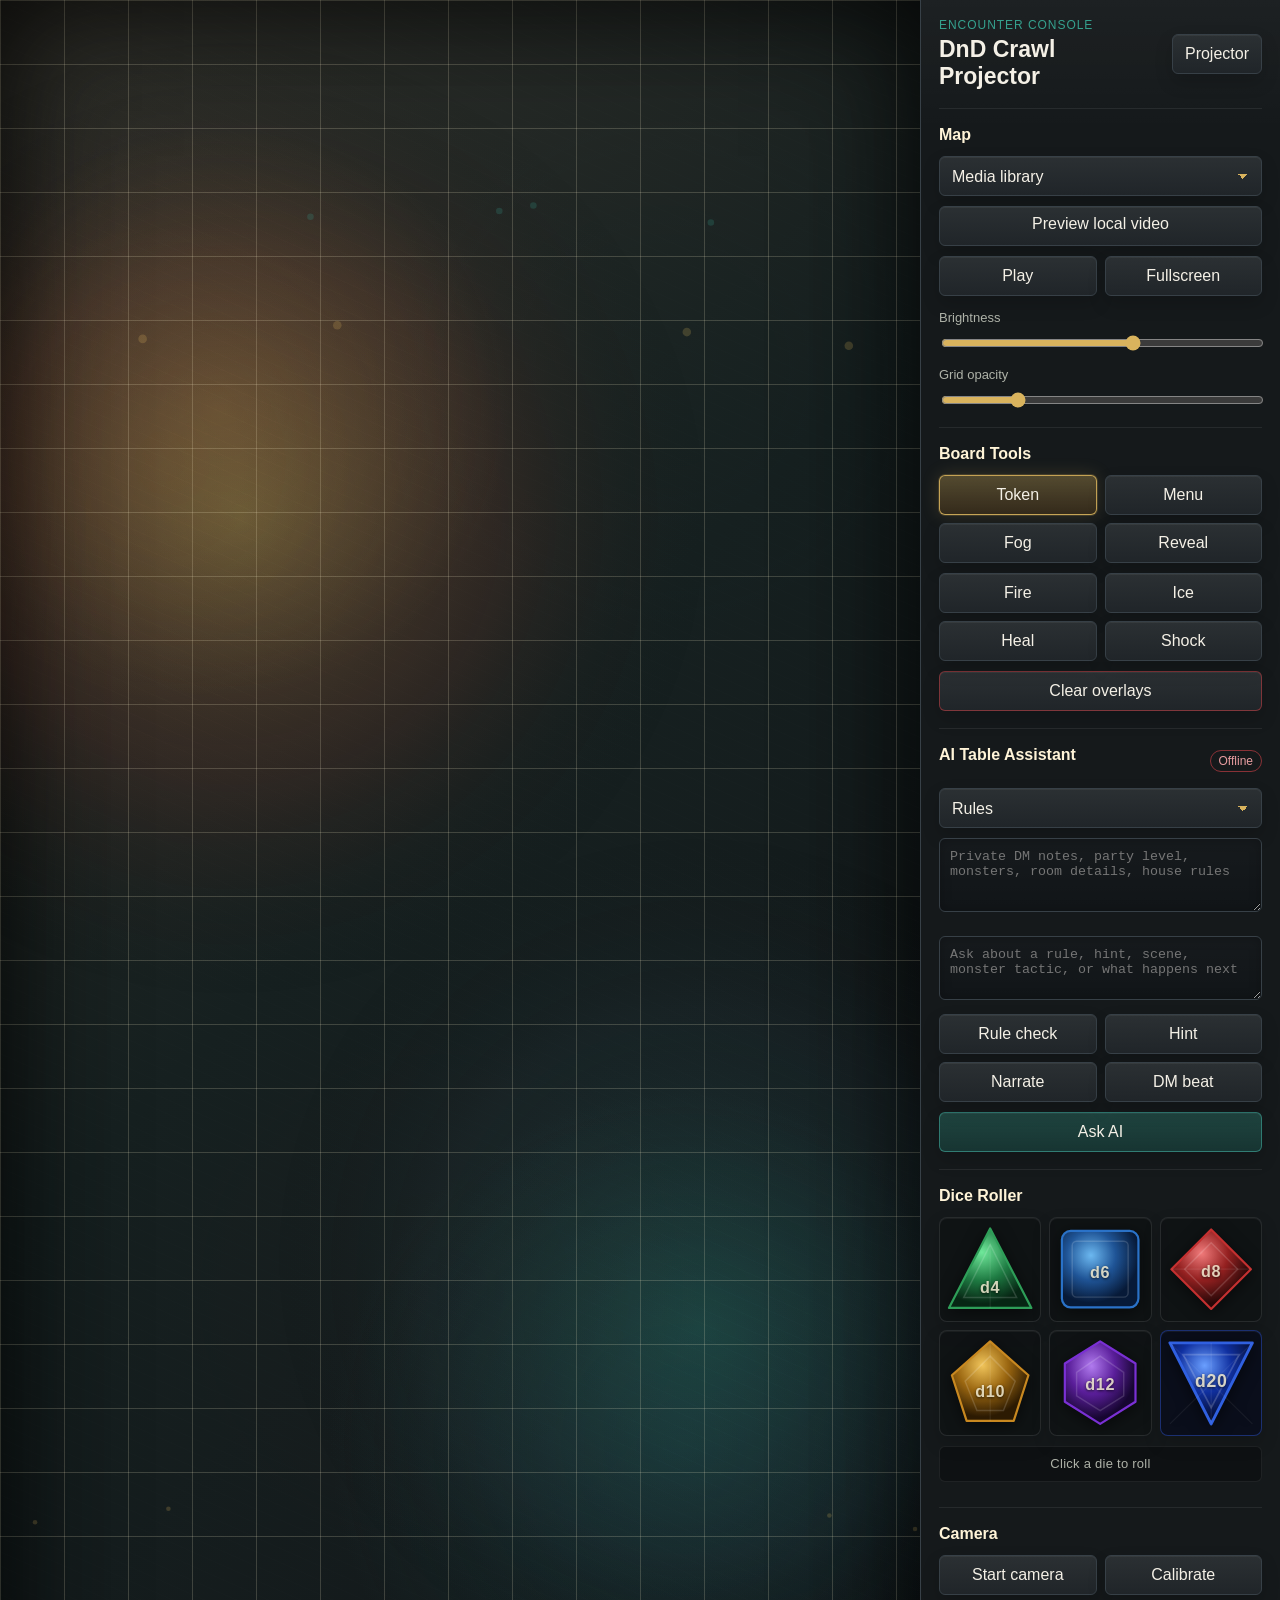
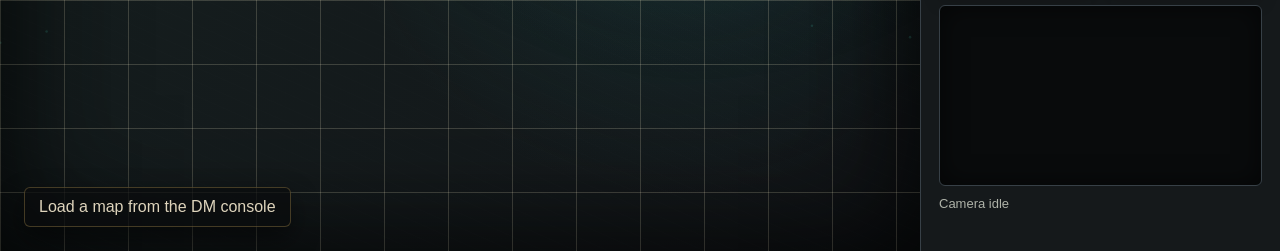
==== commit 888baadf: "Add a realistic dice roller with polyhedral dice for tabletop games Integrate a new dice roller comp" ====
--- a/index.html
+++ b/index.html
@@ -16,45 +16,6 @@
         <canvas id="effectCanvas" class="effect-canvas"></canvas>
         <div id="fogLayer" class="fog-layer"></div>
         <div id="tokenLayer" class="token-layer"></div>
-        <div id="tokenContextMenu" class="token-context-menu hidden">
-          <div class="token-menu-title">Token</div>
-          <div class="mini-stepper">
-            <span>HP</span>
-            <button data-token-stat="health" data-delta="-10">-10</button>
-            <button data-token-stat="health" data-delta="-1">-1</button>
-            <button data-token-stat="health" data-delta="1">+1</button>
-            <button data-token-stat="health" data-delta="10">+10</button>
-          </div>
-          <div class="mini-stepper">
-            <span>Mana</span>
-            <button data-token-stat="mana" data-delta="-10">-10</button>
-            <button data-token-stat="mana" data-delta="-1">-1</button>
-            <button data-token-stat="mana" data-delta="1">+1</button>
-            <button data-token-stat="mana" data-delta="10">+10</button>
-          </div>
-          <div class="mini-stepper">
-            <span>Size</span>
-            <button data-token-stat="size" data-delta="-12">-</button>
-            <button data-token-size="82">M</button>
-            <button data-token-size="118">L</button>
-            <button data-token-stat="size" data-delta="12">+</button>
-          </div>
-          <div class="status-picker">
-            <span>Buffs</span>
-            <button data-token-buff="Bless">Bless</button>
-            <button data-token-buff="Shield">Shield</button>
-            <button data-token-buff="Haste">Haste</button>
-            <button data-token-buff="Invisible">Invisible</button>
-          </div>
-          <div class="status-picker">
-            <span>Debuffs</span>
-            <button data-token-debuff="Poisoned">Poisoned</button>
-            <button data-token-debuff="Stunned">Stunned</button>
-            <button data-token-debuff="Restrained">Restrained</button>
-            <button data-token-debuff="Blinded">Blinded</button>
-          </div>
-          <button id="clearTokenStatusButton" class="wide">Clear status</button>
-        </div>
         <div id="menuRing" class="menu-ring hidden">
           <button data-effect="fire">Fire</button>
           <button data-effect="ice">Ice</button>
@@ -111,77 +72,6 @@
             <button data-effect="shock">Shock</button>
           </div>
           <button id="clearButton" class="wide danger">Clear overlays</button>
-        </div>
-
-        <div class="panel">
-          <div class="panel-heading">
-            <h2>Player Status</h2>
-            <span id="selectedTokenBadge" class="pill">No player</span>
-          </div>
-          <select id="playerSelect" class="media-select" aria-label="Select player token">
-            <option value="">Select player</option>
-          </select>
-          <label class="name-control" for="playerNameInput">
-            Name
-            <input id="playerNameInput" type="text" maxlength="24" placeholder="Player name" disabled>
-          </label>
-          <div class="stat-control health-control">
-            <label for="healthInput">Health</label>
-            <div class="stepper-row">
-              <button data-stat="health" data-delta="-10">-10</button>
-              <button data-stat="health" data-delta="-1">-1</button>
-              <input id="healthInput" type="number" min="0" max="100" value="100">
-              <button data-stat="health" data-delta="1">+1</button>
-              <button data-stat="health" data-delta="10">+10</button>
-            </div>
-          </div>
-          <div class="stat-control mana-control">
-            <label for="manaInput">Mana</label>
-            <div class="stepper-row">
-              <button data-stat="mana" data-delta="-10">-10</button>
-              <button data-stat="mana" data-delta="-1">-1</button>
-              <input id="manaInput" type="number" min="0" max="100" value="70">
-              <button data-stat="mana" data-delta="1">+1</button>
-              <button data-stat="mana" data-delta="10">+10</button>
-            </div>
-          </div>
-          <div class="button-row">
-            <button id="fullHealthButton">Full HP</button>
-            <button id="fullManaButton">Full Mana</button>
-          </div>
-        </div>
-
-        <div class="panel dice-panel">
-          <div class="panel-heading">
-            <h2>Dice</h2>
-            <span id="diceTotalBadge" class="pill">Ready</span>
-          </div>
-          <div class="dice-grid">
-            <button data-die="4">d4</button>
-            <button data-die="6">d6</button>
-            <button data-die="8">d8</button>
-            <button data-die="10">d10</button>
-            <button data-die="12">d12</button>
-            <button data-die="20">d20</button>
-            <button data-die="100">d100</button>
-            <button id="clearDiceButton">Clear</button>
-          </div>
-          <div class="dice-options">
-            <label>
-              Count
-              <input id="diceCountInput" type="number" min="1" max="20" value="1">
-            </label>
-            <label>
-              Mod
-              <input id="diceModInput" type="number" min="-99" max="99" value="0">
-            </label>
-          </div>
-          <div class="button-row">
-            <button id="advantageButton">Advantage</button>
-            <button id="disadvantageButton">Disadvantage</button>
-          </div>
-          <div id="diceResult" class="dice-result">Choose a die</div>
-          <div id="diceHistory" class="dice-history" aria-live="polite"></div>
         </div>
 
         <div class="panel ai-panel">
@@ -208,6 +98,119 @@
           <button id="askAiButton" class="wide ask-button">Ask AI</button>
         </div>
 
+        <div class="panel dice-panel">
+          <h2>Dice Roller</h2>
+          <div class="dice-grid">
+
+            <button class="die-btn" data-sides="4" title="Roll d4">
+              <svg viewBox="0 0 60 62" xmlns="http://www.w3.org/2000/svg" aria-hidden="true">
+                <defs>
+                  <radialGradient id="g4" cx="40%" cy="30%" r="65%">
+                    <stop offset="0%" stop-color="#6fe89a"/>
+                    <stop offset="55%" stop-color="#1e7a42"/>
+                    <stop offset="100%" stop-color="#072614"/>
+                  </radialGradient>
+                </defs>
+                <polygon points="30,3 58,57 2,57" fill="url(#g4)" stroke="#2e9e58" stroke-width="1.5" stroke-linejoin="round"/>
+                <polygon points="30,14 48,50 12,50" fill="none" stroke="rgba(255,255,255,0.15)" stroke-width="1"/>
+                <line x1="30" y1="14" x2="30" y2="57" stroke="rgba(255,255,255,0.08)" stroke-width="0.8"/>
+                <text x="30" y="47" text-anchor="middle" class="die-label">d4</text>
+              </svg>
+              <span class="die-roll-val"></span>
+            </button>
+
+            <button class="die-btn" data-sides="6" title="Roll d6">
+              <svg viewBox="0 0 60 60" xmlns="http://www.w3.org/2000/svg" aria-hidden="true">
+                <defs>
+                  <radialGradient id="g6" cx="38%" cy="32%" r="62%">
+                    <stop offset="0%" stop-color="#6cb8f0"/>
+                    <stop offset="52%" stop-color="#1f5496"/>
+                    <stop offset="100%" stop-color="#071a38"/>
+                  </radialGradient>
+                </defs>
+                <rect x="4" y="4" width="52" height="52" rx="6" ry="6" fill="url(#g6)" stroke="#2a72c8" stroke-width="1.5"/>
+                <rect x="11" y="11" width="38" height="38" rx="3" ry="3" fill="none" stroke="rgba(255,255,255,0.15)" stroke-width="1"/>
+                <text x="30" y="36" text-anchor="middle" class="die-label">d6</text>
+              </svg>
+              <span class="die-roll-val"></span>
+            </button>
+
+            <button class="die-btn" data-sides="8" title="Roll d8">
+              <svg viewBox="0 0 60 60" xmlns="http://www.w3.org/2000/svg" aria-hidden="true">
+                <defs>
+                  <radialGradient id="g8" cx="38%" cy="30%" r="64%">
+                    <stop offset="0%" stop-color="#f07a7a"/>
+                    <stop offset="52%" stop-color="#942020"/>
+                    <stop offset="100%" stop-color="#260808"/>
+                  </radialGradient>
+                </defs>
+                <polygon points="30,3 57,30 30,57 3,30" fill="url(#g8)" stroke="#c43030" stroke-width="1.5" stroke-linejoin="round"/>
+                <polygon points="30,12 48,30 30,48 12,30" fill="none" stroke="rgba(255,255,255,0.15)" stroke-width="1"/>
+                <line x1="3" y1="30" x2="57" y2="30" stroke="rgba(255,255,255,0.08)" stroke-width="0.8"/>
+                <text x="30" y="35" text-anchor="middle" class="die-label">d8</text>
+              </svg>
+              <span class="die-roll-val"></span>
+            </button>
+
+            <button class="die-btn" data-sides="10" title="Roll d10">
+              <svg viewBox="0 0 60 62" xmlns="http://www.w3.org/2000/svg" aria-hidden="true">
+                <defs>
+                  <radialGradient id="g10" cx="40%" cy="30%" r="65%">
+                    <stop offset="0%" stop-color="#f0c45a"/>
+                    <stop offset="52%" stop-color="#9a6610"/>
+                    <stop offset="100%" stop-color="#2c1a02"/>
+                  </radialGradient>
+                </defs>
+                <polygon points="30,3 56,26 46,57 14,57 4,26" fill="url(#g10)" stroke="#c88820" stroke-width="1.5" stroke-linejoin="round"/>
+                <polygon points="30,13 47,30 39,50 21,50 13,30" fill="none" stroke="rgba(255,255,255,0.15)" stroke-width="1"/>
+                <line x1="30" y1="3" x2="30" y2="57" stroke="rgba(255,255,255,0.08)" stroke-width="0.8"/>
+                <text x="30" y="41" text-anchor="middle" class="die-label">d10</text>
+              </svg>
+              <span class="die-roll-val"></span>
+            </button>
+
+            <button class="die-btn" data-sides="12" title="Roll d12">
+              <svg viewBox="0 0 60 62" xmlns="http://www.w3.org/2000/svg" aria-hidden="true">
+                <defs>
+                  <radialGradient id="g12" cx="38%" cy="30%" r="64%">
+                    <stop offset="0%" stop-color="#b07aee"/>
+                    <stop offset="52%" stop-color="#5a1e9a"/>
+                    <stop offset="100%" stop-color="#160630"/>
+                  </radialGradient>
+                </defs>
+                <polygon points="30,3 54,18 54,44 30,59 6,44 6,18" fill="url(#g12)" stroke="#7a30d4" stroke-width="1.5" stroke-linejoin="round"/>
+                <polygon points="30,13 46,24 46,40 30,50 14,40 14,24" fill="none" stroke="rgba(255,255,255,0.15)" stroke-width="1"/>
+                <text x="30" y="36" text-anchor="middle" class="die-label">d12</text>
+              </svg>
+              <span class="die-roll-val"></span>
+            </button>
+
+            <button class="die-btn die-btn--d20" data-sides="20" title="Roll d20">
+              <svg viewBox="0 0 60 62" xmlns="http://www.w3.org/2000/svg" aria-hidden="true">
+                <defs>
+                  <radialGradient id="g20" cx="42%" cy="28%" r="68%">
+                    <stop offset="0%" stop-color="#6a9fff"/>
+                    <stop offset="48%" stop-color="#1030a0"/>
+                    <stop offset="100%" stop-color="#030a28"/>
+                  </radialGradient>
+                </defs>
+                <polygon points="30,59 2,4 58,4" fill="url(#g20)" stroke="#3060e0" stroke-width="2" stroke-linejoin="round"/>
+                <polygon points="30,48 11,12 49,12" fill="none" stroke="rgba(255,255,255,0.18)" stroke-width="1.2"/>
+                <line x1="30" y1="4" x2="30" y2="59" stroke="rgba(255,255,255,0.08)" stroke-width="0.8"/>
+                <line x1="2" y1="4" x2="58" y2="59" stroke="rgba(255,255,255,0.06)" stroke-width="0.8"/>
+                <line x1="58" y1="4" x2="2" y2="59" stroke="rgba(255,255,255,0.06)" stroke-width="0.8"/>
+                <text x="30" y="34" text-anchor="middle" class="die-label die-label--lg">d20</text>
+              </svg>
+              <span class="die-roll-val"></span>
+            </button>
+
+          </div>
+          <div id="diceResult" class="dice-result" aria-live="polite">
+            <span class="dice-result-inner">Click a die to roll</span>
+          </div>
+          <div id="diceHistory" class="dice-history"></div>
+        </div>
+
         <div class="panel">
           <h2>Camera</h2>
           <div class="button-row">
--- a/styles.css
+++ b/styles.css
@@ -121,6 +121,7 @@
 }
 
 .effect-canvas,
+.token-layer,
 .fog-layer {
   pointer-events: none;
 }
@@ -160,22 +161,18 @@
 
 .token-layer {
   z-index: 5;
-  pointer-events: none;
 }
 
 .token {
   position: absolute;
-  width: var(--token-size, 82px);
-  height: var(--token-size, 82px);
+  width: 82px;
+  height: 82px;
   transform: translate(-50%, -50%);
   border-radius: 50%;
   --hp: 100%;
   --mp: 70%;
   --piece-color: #d9b35d;
-  --token-size: 82px;
   filter: drop-shadow(0 8px 16px rgba(0, 0, 0, 0.45));
-  pointer-events: auto;
-  cursor: pointer;
 }
 
 .token::after {
@@ -191,33 +188,6 @@
   opacity: 0.55;
 }
 
-.token.selected::after {
-  border-color: rgba(255, 248, 210, 0.84);
-  box-shadow: 0 0 24px rgba(217, 179, 93, 0.58);
-  opacity: 0.9;
-}
-
-.token-name {
-  position: absolute;
-  left: 50%;
-  bottom: -28px;
-  max-width: 118px;
-  transform: translateX(-50%);
-  border: 1px solid rgba(255, 244, 216, 0.34);
-  border-radius: 999px;
-  background: rgba(8, 10, 11, 0.76);
-  color: #fff4d8;
-  font-size: 12px;
-  font-weight: 700;
-  line-height: 1.1;
-  padding: 4px 8px;
-  text-align: center;
-  text-shadow: 0 1px 3px rgba(0, 0, 0, 0.85);
-  white-space: nowrap;
-  overflow: hidden;
-  text-overflow: ellipsis;
-}
-
 .health-ring,
 .mana-ring,
 .piece-core {
@@ -234,7 +204,7 @@
 }
 
 .mana-ring {
-  inset: 12%;
+  inset: 10px;
   background:
     conic-gradient(#4aa3ff var(--mp), rgba(24, 38, 70, 0.9) 0),
     radial-gradient(circle, transparent 54%, rgba(0, 0, 0, 0.78) 56%);
@@ -242,7 +212,7 @@
 }
 
 .piece-core {
-  inset: 27%;
+  inset: 22px;
   border: 2px solid rgba(244, 226, 163, 0.92);
   background:
     radial-gradient(circle at 34% 30%, rgba(255, 255, 255, 0.34), transparent 19%),
@@ -268,11 +238,11 @@
 }
 
 .badge-row.buffs {
-  top: -11px;
+  top: -9px;
 }
 
 .badge-row.debuffs {
-  bottom: -11px;
+  bottom: -9px;
 }
 
 .status-badge {
@@ -295,56 +265,6 @@
 
 .status-badge.debuff {
   background: #ff6a5d;
-}
-
-.token-context-menu {
-  position: absolute;
-  z-index: 11;
-  width: 286px;
-  transform: translate(-50%, 56px);
-  border: 1px solid rgba(255, 244, 216, 0.32);
-  border-radius: 8px;
-  background: rgba(13, 16, 18, 0.94);
-  box-shadow: 0 18px 45px rgba(0, 0, 0, 0.45), 0 0 28px rgba(217, 179, 93, 0.16);
-  padding: 10px;
-}
-
-.token-menu-title {
-  color: #fff4d8;
-  font-weight: 800;
-  margin-bottom: 8px;
-  overflow: hidden;
-  text-overflow: ellipsis;
-  white-space: nowrap;
-}
-
-.mini-stepper,
-.status-picker {
-  display: grid;
-  gap: 6px;
-  margin-top: 8px;
-}
-
-.mini-stepper {
-  grid-template-columns: 42px repeat(4, 1fr);
-  align-items: center;
-}
-
-.mini-stepper span,
-.status-picker span {
-  color: var(--muted);
-  font-size: 12px;
-}
-
-.status-picker {
-  grid-template-columns: 58px repeat(2, minmax(0, 1fr));
-}
-
-.status-picker button,
-.mini-stepper button {
-  min-height: 32px;
-  padding: 5px 7px;
-  font-size: 12px;
 }
 
 @keyframes tokenPulse {
@@ -499,8 +419,7 @@
 .button-row,
 .tool-grid,
 .spell-grid,
-.quick-grid,
-.stepper-row {
+.quick-grid {
   display: grid;
   gap: 8px;
   margin-top: 10px;
@@ -512,180 +431,8 @@
 
 .tool-grid,
 .spell-grid,
-.quick-grid,
-.dice-grid {
+.quick-grid {
   grid-template-columns: repeat(2, minmax(0, 1fr));
-}
-
-.stat-control {
-  display: grid;
-  gap: 7px;
-  margin-top: 12px;
-}
-
-.stat-control label,
-.name-control {
-  color: var(--muted);
-  font-size: 13px;
-}
-
-.name-control {
-  display: grid;
-  gap: 7px;
-  margin-top: 12px;
-}
-
-.name-control input {
-  border: 1px solid var(--line);
-  border-radius: 6px;
-  background: #111518;
-  color: var(--text);
-  padding: 8px 10px;
-}
-
-.stepper-row {
-  grid-template-columns: 52px 44px minmax(58px, 1fr) 44px 52px;
-}
-
-.stepper-row input {
-  min-width: 0;
-  border: 1px solid var(--line);
-  border-radius: 6px;
-  background: #111518;
-  color: var(--text);
-  padding: 8px;
-  text-align: center;
-}
-
-.health-control input:focus {
-  outline: 2px solid rgba(66, 214, 114, 0.45);
-}
-
-.mana-control input:focus {
-  outline: 2px solid rgba(74, 163, 255, 0.45);
-}
-
-.dice-grid {
-  display: grid;
-  gap: 8px;
-}
-
-.dice-options {
-  display: grid;
-  grid-template-columns: 1fr 1fr;
-  gap: 8px;
-  margin-top: 10px;
-}
-
-.dice-options label {
-  display: grid;
-  gap: 6px;
-  color: var(--muted);
-  font-size: 13px;
-}
-
-.dice-options input {
-  min-width: 0;
-  border: 1px solid var(--line);
-  border-radius: 6px;
-  background: #111518;
-  color: var(--text);
-  padding: 8px;
-  text-align: center;
-}
-
-.dice-result {
-  margin-top: 10px;
-  border: 1px solid rgba(217, 179, 93, 0.36);
-  border-radius: 6px;
-  background: rgba(217, 179, 93, 0.07);
-  color: #fff4d8;
-  font-size: 18px;
-  font-weight: 700;
-  padding: 11px 12px;
-  text-align: center;
-}
-
-.dice-history {
-  display: grid;
-  gap: 6px;
-  max-height: 150px;
-  overflow-y: auto;
-  margin-top: 10px;
-}
-
-.roll-line {
-  border: 1px solid rgba(255, 255, 255, 0.08);
-  border-radius: 6px;
-  background: rgba(255, 255, 255, 0.035);
-  color: var(--muted);
-  font-size: 13px;
-  padding: 7px 8px;
-}
-
-.roll-toss {
-  position: absolute;
-  z-index: 10;
-  left: 50%;
-  top: 50%;
-  width: min(720px, 86vw);
-  height: min(420px, 62vh);
-  transform: translate(-50%, -50%);
-  pointer-events: none;
-  perspective: 1000px;
-}
-
-.dice-scatter {
-  position: absolute;
-  inset: 0;
-  filter: saturate(1.08);
-}
-
-.dice-canvas {
-  position: absolute;
-  inset: 0;
-  width: 100%;
-  height: 100%;
-}
-
-.roll-summary {
-  position: absolute;
-  left: 50%;
-  bottom: 28px;
-  min-width: 260px;
-  transform: translateX(-50%);
-  border: 1px solid rgba(255, 244, 216, 0.58);
-  border-radius: 8px;
-  background:
-    radial-gradient(circle at 50% 0%, rgba(217, 179, 93, 0.24), transparent 58%),
-    rgba(9, 11, 12, 0.88);
-  color: #fff4d8;
-  padding: 14px 18px;
-  text-align: center;
-  box-shadow: 0 0 56px rgba(217, 179, 93, 0.36), 0 18px 45px rgba(0, 0, 0, 0.5);
-  opacity: 0;
-  animation: rollSummary 3.35s ease 0.95s forwards;
-}
-
-.roll-summary .roll-total {
-  display: block;
-  font-size: 56px;
-  font-weight: 800;
-  line-height: 1;
-}
-
-.roll-summary .roll-formula {
-  display: block;
-  margin-top: 6px;
-  color: var(--muted);
-  font-size: 15px;
-}
-
-@keyframes rollSummary {
-  0% { opacity: 0; transform: translateX(-50%) translateY(12px) scale(0.94); }
-  16% { opacity: 1; transform: translateX(-50%) translateY(0) scale(1); }
-  76% { opacity: 1; }
-  100% { opacity: 0; transform: translateX(-50%) translateY(-12px) scale(0.98); }
 }
 
 .ai-panel textarea {
@@ -820,6 +567,182 @@
   cursor: none;
 }
 
+.dice-panel .dice-grid {
+  display: grid;
+  grid-template-columns: repeat(3, 1fr);
+  gap: 8px;
+  margin-top: 4px;
+}
+
+.die-btn {
+  position: relative;
+  display: flex;
+  align-items: center;
+  justify-content: center;
+  min-height: unset;
+  padding: 6px;
+  border: 1px solid rgba(255, 255, 255, 0.1);
+  border-radius: 8px;
+  background: rgba(12, 15, 18, 0.6);
+  cursor: pointer;
+  transition: border-color 120ms, box-shadow 120ms, transform 80ms;
+  overflow: hidden;
+}
+
+.die-btn:hover {
+  border-color: var(--gold);
+  box-shadow: 0 0 14px rgba(217, 179, 93, 0.22);
+  transform: translateY(-1px);
+}
+
+.die-btn:active {
+  transform: scale(0.94);
+}
+
+.die-btn svg {
+  width: 100%;
+  height: auto;
+  display: block;
+  filter: drop-shadow(0 3px 8px rgba(0, 0, 0, 0.55));
+  transition: filter 120ms;
+}
+
+.die-btn:hover svg {
+  filter: drop-shadow(0 4px 12px rgba(0, 0, 0, 0.65)) drop-shadow(0 0 6px rgba(255, 255, 255, 0.12));
+}
+
+.die-label {
+  font-family: Arial, Helvetica, sans-serif;
+  font-size: 11px;
+  font-weight: 700;
+  fill: rgba(255, 248, 220, 0.82);
+  letter-spacing: 0.04em;
+  text-shadow: 0 1px 3px rgba(0, 0, 0, 0.9);
+  pointer-events: none;
+  user-select: none;
+}
+
+.die-label--lg {
+  font-size: 12px;
+}
+
+.die-roll-val {
+  position: absolute;
+  inset: 0;
+  display: flex;
+  align-items: center;
+  justify-content: center;
+  font-size: 22px;
+  font-weight: 900;
+  color: #fff8df;
+  text-shadow: 0 0 10px rgba(0, 0, 0, 0.9), 0 2px 4px rgba(0, 0, 0, 0.8);
+  opacity: 0;
+  transition: opacity 180ms;
+  pointer-events: none;
+}
+
+.die-btn--d20 .die-roll-val {
+  font-size: 24px;
+}
+
+.die-btn.has-result .die-roll-val {
+  opacity: 1;
+}
+
+.die-btn.has-result svg .die-label {
+  opacity: 0;
+}
+
+.die-btn.has-result svg {
+  opacity: 0.55;
+}
+
+.die-btn--d20 {
+  grid-column: span 1;
+  border-color: rgba(50, 90, 220, 0.45);
+  background: rgba(6, 10, 28, 0.7);
+}
+
+.die-btn--d20:hover {
+  border-color: rgba(100, 160, 255, 0.8);
+  box-shadow: 0 0 18px rgba(60, 100, 255, 0.28);
+}
+
+@keyframes diceRoll {
+  0%   { transform: rotate(0deg) scale(1); }
+  20%  { transform: rotate(-18deg) scale(1.08); }
+  40%  { transform: rotate(22deg) scale(1.06); }
+  60%  { transform: rotate(-14deg) scale(1.04); }
+  80%  { transform: rotate(10deg) scale(1.02); }
+  100% { transform: rotate(0deg) scale(1); }
+}
+
+.die-btn.rolling {
+  animation: diceRoll 380ms cubic-bezier(0.22, 0.68, 0, 1.2) forwards;
+  border-color: var(--gold);
+  box-shadow: 0 0 22px rgba(217, 179, 93, 0.38);
+}
+
+@keyframes diceResultPop {
+  0%   { transform: scale(0.6); opacity: 0; }
+  60%  { transform: scale(1.12); opacity: 1; }
+  100% { transform: scale(1); opacity: 1; }
+}
+
+.die-btn.has-result .die-roll-val {
+  animation: diceResultPop 260ms 280ms cubic-bezier(0.34, 1.56, 0.64, 1) both;
+}
+
+.dice-result {
+  margin-top: 10px;
+  min-height: 36px;
+  display: flex;
+  align-items: center;
+  justify-content: center;
+  border-radius: 6px;
+  background: rgba(8, 10, 12, 0.5);
+  border: 1px solid rgba(255, 255, 255, 0.07);
+}
+
+.dice-result-inner {
+  color: var(--muted);
+  font-size: 13px;
+  font-weight: 500;
+  letter-spacing: 0.02em;
+}
+
+.dice-result-inner.has-roll {
+  color: #fff8df;
+  font-size: 15px;
+  font-weight: 700;
+}
+
+.dice-result-inner.crit {
+  color: #f0d060;
+  text-shadow: 0 0 10px rgba(240, 200, 60, 0.55);
+}
+
+.dice-result-inner.fail {
+  color: #f07070;
+}
+
+.dice-history {
+  display: flex;
+  flex-wrap: wrap;
+  gap: 5px;
+  margin-top: 8px;
+  min-height: 0;
+}
+
+.dice-history-chip {
+  font-size: 11px;
+  color: var(--muted);
+  background: rgba(255, 255, 255, 0.05);
+  border: 1px solid rgba(255, 255, 255, 0.08);
+  border-radius: 4px;
+  padding: 2px 6px;
+}
+
 @media (max-width: 900px) {
   .app-shell {
     grid-template-columns: 1fr;
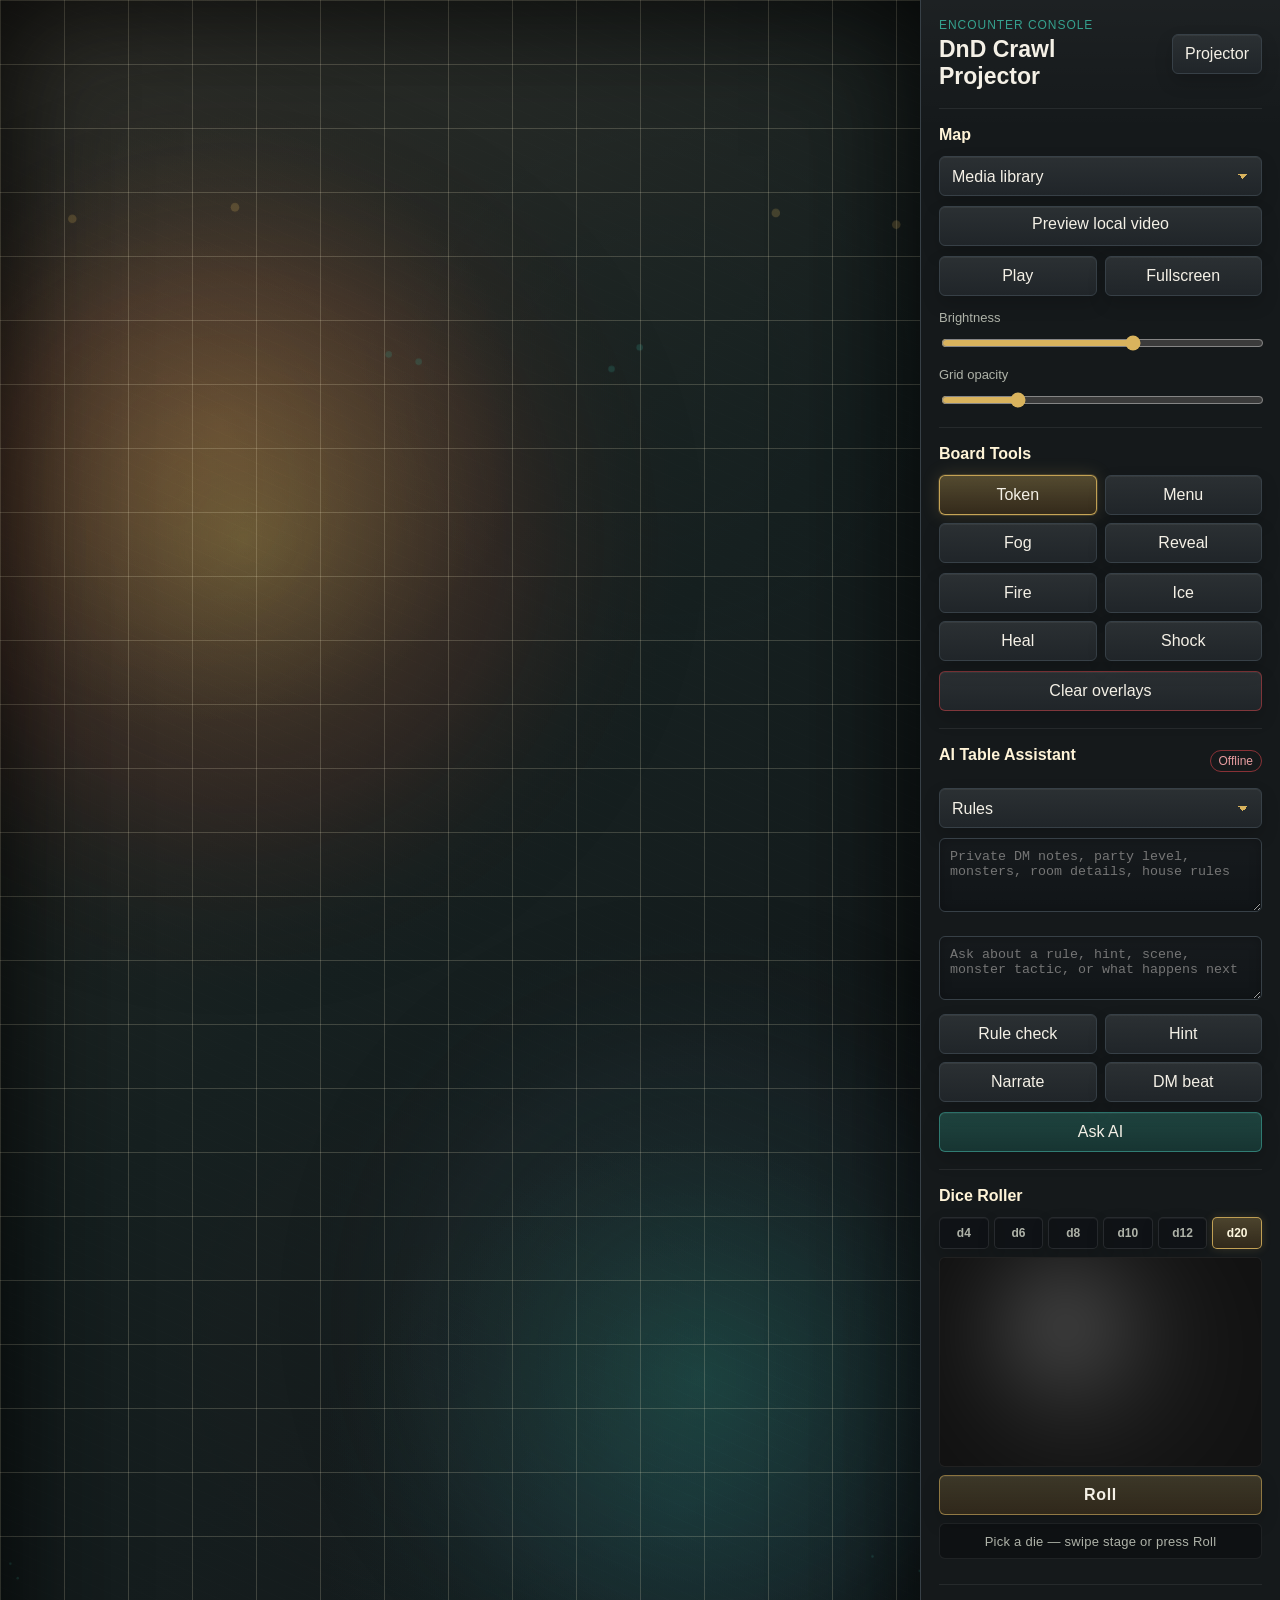
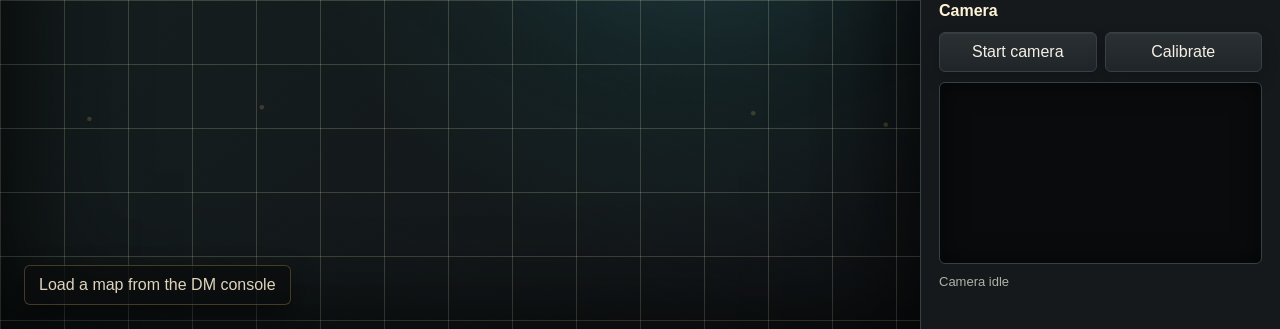
==== commit d4e27a6c: "Improve dice roller with 3D physics and 2D fallback rendering Update dice roller to use Three.js and" ====
--- a/index.html
+++ b/index.html
@@ -100,115 +100,20 @@
 
         <div class="panel dice-panel">
           <h2>Dice Roller</h2>
-          <div class="dice-grid">
-
-            <button class="die-btn" data-sides="4" title="Roll d4">
-              <svg viewBox="0 0 60 62" xmlns="http://www.w3.org/2000/svg" aria-hidden="true">
-                <defs>
-                  <radialGradient id="g4" cx="40%" cy="30%" r="65%">
-                    <stop offset="0%" stop-color="#6fe89a"/>
-                    <stop offset="55%" stop-color="#1e7a42"/>
-                    <stop offset="100%" stop-color="#072614"/>
-                  </radialGradient>
-                </defs>
-                <polygon points="30,3 58,57 2,57" fill="url(#g4)" stroke="#2e9e58" stroke-width="1.5" stroke-linejoin="round"/>
-                <polygon points="30,14 48,50 12,50" fill="none" stroke="rgba(255,255,255,0.15)" stroke-width="1"/>
-                <line x1="30" y1="14" x2="30" y2="57" stroke="rgba(255,255,255,0.08)" stroke-width="0.8"/>
-                <text x="30" y="47" text-anchor="middle" class="die-label">d4</text>
-              </svg>
-              <span class="die-roll-val"></span>
-            </button>
-
-            <button class="die-btn" data-sides="6" title="Roll d6">
-              <svg viewBox="0 0 60 60" xmlns="http://www.w3.org/2000/svg" aria-hidden="true">
-                <defs>
-                  <radialGradient id="g6" cx="38%" cy="32%" r="62%">
-                    <stop offset="0%" stop-color="#6cb8f0"/>
-                    <stop offset="52%" stop-color="#1f5496"/>
-                    <stop offset="100%" stop-color="#071a38"/>
-                  </radialGradient>
-                </defs>
-                <rect x="4" y="4" width="52" height="52" rx="6" ry="6" fill="url(#g6)" stroke="#2a72c8" stroke-width="1.5"/>
-                <rect x="11" y="11" width="38" height="38" rx="3" ry="3" fill="none" stroke="rgba(255,255,255,0.15)" stroke-width="1"/>
-                <text x="30" y="36" text-anchor="middle" class="die-label">d6</text>
-              </svg>
-              <span class="die-roll-val"></span>
-            </button>
-
-            <button class="die-btn" data-sides="8" title="Roll d8">
-              <svg viewBox="0 0 60 60" xmlns="http://www.w3.org/2000/svg" aria-hidden="true">
-                <defs>
-                  <radialGradient id="g8" cx="38%" cy="30%" r="64%">
-                    <stop offset="0%" stop-color="#f07a7a"/>
-                    <stop offset="52%" stop-color="#942020"/>
-                    <stop offset="100%" stop-color="#260808"/>
-                  </radialGradient>
-                </defs>
-                <polygon points="30,3 57,30 30,57 3,30" fill="url(#g8)" stroke="#c43030" stroke-width="1.5" stroke-linejoin="round"/>
-                <polygon points="30,12 48,30 30,48 12,30" fill="none" stroke="rgba(255,255,255,0.15)" stroke-width="1"/>
-                <line x1="3" y1="30" x2="57" y2="30" stroke="rgba(255,255,255,0.08)" stroke-width="0.8"/>
-                <text x="30" y="35" text-anchor="middle" class="die-label">d8</text>
-              </svg>
-              <span class="die-roll-val"></span>
-            </button>
-
-            <button class="die-btn" data-sides="10" title="Roll d10">
-              <svg viewBox="0 0 60 62" xmlns="http://www.w3.org/2000/svg" aria-hidden="true">
-                <defs>
-                  <radialGradient id="g10" cx="40%" cy="30%" r="65%">
-                    <stop offset="0%" stop-color="#f0c45a"/>
-                    <stop offset="52%" stop-color="#9a6610"/>
-                    <stop offset="100%" stop-color="#2c1a02"/>
-                  </radialGradient>
-                </defs>
-                <polygon points="30,3 56,26 46,57 14,57 4,26" fill="url(#g10)" stroke="#c88820" stroke-width="1.5" stroke-linejoin="round"/>
-                <polygon points="30,13 47,30 39,50 21,50 13,30" fill="none" stroke="rgba(255,255,255,0.15)" stroke-width="1"/>
-                <line x1="30" y1="3" x2="30" y2="57" stroke="rgba(255,255,255,0.08)" stroke-width="0.8"/>
-                <text x="30" y="41" text-anchor="middle" class="die-label">d10</text>
-              </svg>
-              <span class="die-roll-val"></span>
-            </button>
-
-            <button class="die-btn" data-sides="12" title="Roll d12">
-              <svg viewBox="0 0 60 62" xmlns="http://www.w3.org/2000/svg" aria-hidden="true">
-                <defs>
-                  <radialGradient id="g12" cx="38%" cy="30%" r="64%">
-                    <stop offset="0%" stop-color="#b07aee"/>
-                    <stop offset="52%" stop-color="#5a1e9a"/>
-                    <stop offset="100%" stop-color="#160630"/>
-                  </radialGradient>
-                </defs>
-                <polygon points="30,3 54,18 54,44 30,59 6,44 6,18" fill="url(#g12)" stroke="#7a30d4" stroke-width="1.5" stroke-linejoin="round"/>
-                <polygon points="30,13 46,24 46,40 30,50 14,40 14,24" fill="none" stroke="rgba(255,255,255,0.15)" stroke-width="1"/>
-                <text x="30" y="36" text-anchor="middle" class="die-label">d12</text>
-              </svg>
-              <span class="die-roll-val"></span>
-            </button>
-
-            <button class="die-btn die-btn--d20" data-sides="20" title="Roll d20">
-              <svg viewBox="0 0 60 62" xmlns="http://www.w3.org/2000/svg" aria-hidden="true">
-                <defs>
-                  <radialGradient id="g20" cx="42%" cy="28%" r="68%">
-                    <stop offset="0%" stop-color="#6a9fff"/>
-                    <stop offset="48%" stop-color="#1030a0"/>
-                    <stop offset="100%" stop-color="#030a28"/>
-                  </radialGradient>
-                </defs>
-                <polygon points="30,59 2,4 58,4" fill="url(#g20)" stroke="#3060e0" stroke-width="2" stroke-linejoin="round"/>
-                <polygon points="30,48 11,12 49,12" fill="none" stroke="rgba(255,255,255,0.18)" stroke-width="1.2"/>
-                <line x1="30" y1="4" x2="30" y2="59" stroke="rgba(255,255,255,0.08)" stroke-width="0.8"/>
-                <line x1="2" y1="4" x2="58" y2="59" stroke="rgba(255,255,255,0.06)" stroke-width="0.8"/>
-                <line x1="58" y1="4" x2="2" y2="59" stroke="rgba(255,255,255,0.06)" stroke-width="0.8"/>
-                <text x="30" y="34" text-anchor="middle" class="die-label die-label--lg">d20</text>
-              </svg>
-              <span class="die-roll-val"></span>
-            </button>
-
-          </div>
-          <div id="diceResult" class="dice-result" aria-live="polite">
-            <span class="dice-result-inner">Click a die to roll</span>
-          </div>
-          <div id="diceHistory" class="dice-history"></div>
+          <div class="dice-pick-row">
+            <button class="die-pick" data-dice="1d4">d4</button>
+            <button class="die-pick" data-dice="1d6">d6</button>
+            <button class="die-pick" data-dice="1d8">d8</button>
+            <button class="die-pick" data-dice="1d10">d10</button>
+            <button class="die-pick" data-dice="1d12">d12</button>
+            <button class="die-pick active" data-dice="1d20">d20</button>
+          </div>
+          <div id="diceStage" class="dice-stage" title="Swipe to roll"></div>
+          <button id="rollDiceBtn" class="wide dice-roll-btn">Roll</button>
+          <div id="diceResult3d" class="dice-result" aria-live="polite">
+            <span id="diceResultInner" class="dice-result-inner">Pick a die — swipe stage or press Roll</span>
+          </div>
+          <div id="diceHistory3d" class="dice-history"></div>
         </div>
 
         <div class="panel">
@@ -227,5 +132,266 @@
     </main>
 
     <script src="app.js"></script>
+    <script src="libs/three.min.js"></script>
+    <script src="libs/cannon.min.js"></script>
+    <script src="libs/teal.js"></script>
+    <script src="libs/dice.js"></script>
+    <script>
+(function initDiceRoller() {
+  var box = null;
+  var currentDice = '1d20';
+  var rollHistory = [];
+  var MAX_HIST = 12;
+
+  var stage = document.getElementById('diceStage');
+  var resultInner = document.getElementById('diceResultInner');
+  var historyEl = document.getElementById('diceHistory3d');
+  var rollBtn = document.getElementById('rollDiceBtn');
+
+  function hasWebGL() {
+    try {
+      var c = document.createElement('canvas');
+      return !!(c.getContext('webgl') || c.getContext('experimental-webgl'));
+    } catch(e) { return false; }
+  }
+
+  requestAnimationFrame(function() {
+    if (hasWebGL()) {
+      try {
+        box = new DICE.dice_box(stage);
+        box.setDice(currentDice);
+        box.bind_swipe(stage, onBeforeRoll, onAfterRoll);
+        return;
+      } catch(e) { /* fall through to 2D */ }
+    }
+    init2D();
+  });
+
+  for (var btn of document.querySelectorAll('.die-pick[data-dice]')) {
+    (function(b) {
+      b.addEventListener('click', function() {
+        document.querySelectorAll('.die-pick').forEach(function(p) { p.classList.remove('active'); });
+        b.classList.add('active');
+        currentDice = b.dataset.dice;
+        if (box) { box.setDice(currentDice); }
+        else { draw2D(currentDice, null); }
+      });
+    })(btn);
+  }
+
+  rollBtn.addEventListener('click', function() {
+    if (box) {
+      box.setDice(currentDice);
+      box.start_throw(onBeforeRoll, onAfterRoll);
+    } else {
+      roll2D();
+    }
+  });
+
+  function onBeforeRoll(notation) {
+    resultInner.textContent = 'Rolling\u2026';
+    resultInner.className = 'dice-result-inner';
+    return null;
+  }
+
+  function onAfterRoll(notation) {
+    if (!notation || !notation.result || notation.result[0] < 0) {
+      resultInner.textContent = 'Dice fell off the table \u2014 roll again!';
+      resultInner.className = 'dice-result-inner';
+      return;
+    }
+    showResult(notation.result[0], parseInt(currentDice.replace(/^\d+d/,''),10), notation.resultString);
+  }
+
+  function showResult(topResult, sides, str) {
+    var isCrit = sides === 20 && topResult === 20;
+    var isFail = sides === 20 && topResult === 1;
+    var display = currentDice + ' \u2192 ' + str;
+    if (isCrit) display = '\u2728 Critical! ' + display;
+    if (isFail) display = '\uD83D\uDC80 Nat 1! ' + display;
+    resultInner.textContent = display;
+    resultInner.className = 'dice-result-inner has-roll' + (isCrit?' crit':isFail?' fail':'');
+    rollHistory.unshift({ label: currentDice, val: str, isCrit: isCrit, isFail: isFail });
+    if (rollHistory.length > MAX_HIST) rollHistory.pop();
+    historyEl.innerHTML = '';
+    for (var h of rollHistory) {
+      var chip = document.createElement('span');
+      chip.className = 'dice-history-chip';
+      chip.textContent = h.label + ':' + h.val;
+      if (h.isCrit) chip.style.color = '#f0d060';
+      if (h.isFail) chip.style.color = '#f07070';
+      historyEl.appendChild(chip);
+    }
+  }
+
+  /* ---- 2D Canvas fallback ---- */
+  var canvas2d = null, ctx2d = null, rolling2d = false;
+
+  var DICE_DEFS = {
+    d4:  { sides:4,  color:'#1a6e3a', hi:'#5ee88a', stroke:'#2ea850', shape:'tri',     numY:0.58 },
+    d6:  { sides:6,  color:'#1a3a7c', hi:'#5aaaf0', stroke:'#2a6acc', shape:'sq',      numY:0.55 },
+    d8:  { sides:8,  color:'#7c1a1a', hi:'#f06060', stroke:'#c43030', shape:'diamond', numY:0.55 },
+    d10: { sides:10, color:'#7a5010', hi:'#f0c050', stroke:'#c88020', shape:'kite',    numY:0.60 },
+    d12: { sides:12, color:'#3a1870', hi:'#b070f0', stroke:'#7030d0', shape:'hex',     numY:0.55 },
+    d20: { sides:20, color:'#0a1a52', hi:'#5a8fff', stroke:'#2050d8', shape:'tri-inv', numY:0.48 },
+  };
+
+  var SHAPES = {
+    'tri':     [[0.5,0.04],[0.97,0.93],[0.03,0.93]],
+    'tri-inv': [[0.5,0.96],[0.03,0.07],[0.97,0.07]],
+    'sq':      [[0.07,0.07],[0.93,0.07],[0.93,0.93],[0.07,0.93]],
+    'diamond': [[0.5,0.03],[0.97,0.5],[0.5,0.97],[0.03,0.5]],
+    'kite':    [[0.5,0.04],[0.94,0.36],[0.77,0.94],[0.23,0.94],[0.06,0.36]],
+    'hex':     [[0.5,0.04],[0.92,0.27],[0.92,0.73],[0.5,0.96],[0.08,0.73],[0.08,0.27]],
+  };
+
+  function init2D() {
+    stage.innerHTML = '';
+    canvas2d = document.createElement('canvas');
+    canvas2d.style.width = '100%';
+    canvas2d.style.height = '100%';
+    canvas2d.style.display = 'block';
+    stage.appendChild(canvas2d);
+    resizeCanvas();
+    window.addEventListener('resize', resizeCanvas);
+    draw2D(currentDice, null);
+
+    var hint = document.createElement('div');
+    hint.className = 'dice-webgl-hint';
+    hint.textContent = 'Open in browser for full 3D physics dice';
+    stage.appendChild(hint);
+  }
+
+  function resizeCanvas() {
+    if (!canvas2d) return;
+    canvas2d.width = stage.clientWidth;
+    canvas2d.height = stage.clientHeight;
+    ctx2d = canvas2d.getContext('2d');
+    draw2D(currentDice, canvas2d._lastResult || null);
+  }
+
+  function parseDice(notation) {
+    var m = notation.match(/^(\d+)d(\d+)$/);
+    return m ? { count: parseInt(m[1]), sides: parseInt(m[2]) } : { count:1, sides:20 };
+  }
+
+  function draw2D(notation, result) {
+    if (!ctx2d) return;
+    var w = canvas2d.width, h = canvas2d.height;
+    var d = parseDice(notation);
+    var key = 'd' + d.sides;
+    var def = DICE_DEFS[key] || DICE_DEFS['d20'];
+    var pts = SHAPES[def.shape];
+
+    ctx2d.clearRect(0, 0, w, h);
+
+    var pad = Math.min(w, h) * 0.08;
+    var sz = Math.min(w, h) - pad * 2;
+    var ox = (w - sz) / 2, oy = (h - sz) / 2;
+
+    /* shadow */
+    ctx2d.save();
+    ctx2d.shadowColor = 'rgba(0,0,0,0.7)';
+    ctx2d.shadowBlur = sz * 0.12;
+    ctx2d.shadowOffsetY = sz * 0.05;
+
+    /* body gradient */
+    var grd = ctx2d.createRadialGradient(
+      ox + sz*0.38, oy + sz*0.28, 0,
+      ox + sz*0.5, oy + sz*0.5, sz*0.7
+    );
+    grd.addColorStop(0, def.hi);
+    grd.addColorStop(0.42, def.color);
+    grd.addColorStop(1, 'rgba(0,0,0,0.88)');
+
+    ctx2d.beginPath();
+    ctx2d.moveTo(ox + pts[0][0]*sz, oy + pts[0][1]*sz);
+    for (var i=1; i<pts.length; i++) ctx2d.lineTo(ox + pts[i][0]*sz, oy + pts[i][1]*sz);
+    ctx2d.closePath();
+    ctx2d.fillStyle = grd;
+    ctx2d.fill();
+    ctx2d.restore();
+
+    /* edge stroke */
+    ctx2d.beginPath();
+    ctx2d.moveTo(ox + pts[0][0]*sz, oy + pts[0][1]*sz);
+    for (var i=1; i<pts.length; i++) ctx2d.lineTo(ox + pts[i][0]*sz, oy + pts[i][1]*sz);
+    ctx2d.closePath();
+    ctx2d.strokeStyle = def.stroke;
+    ctx2d.lineWidth = sz * 0.025;
+    ctx2d.stroke();
+
+    /* inner facet highlight */
+    var ipts = pts.map(function(p){ return [0.5+( p[0]-0.5)*0.62, 0.5+(p[1]-0.5)*0.62]; });
+    ctx2d.beginPath();
+    ctx2d.moveTo(ox + ipts[0][0]*sz, oy + ipts[0][1]*sz);
+    for (var i=1; i<ipts.length; i++) ctx2d.lineTo(ox + ipts[i][0]*sz, oy + ipts[i][1]*sz);
+    ctx2d.closePath();
+    ctx2d.strokeStyle = 'rgba(255,255,255,0.18)';
+    ctx2d.lineWidth = sz * 0.012;
+    ctx2d.stroke();
+
+    /* specular shine dot */
+    var shine = ctx2d.createRadialGradient(
+      ox+sz*0.33, oy+sz*0.26, 0,
+      ox+sz*0.33, oy+sz*0.26, sz*0.22
+    );
+    shine.addColorStop(0, 'rgba(255,255,255,0.32)');
+    shine.addColorStop(1, 'rgba(255,255,255,0)');
+    ctx2d.fillStyle = shine;
+    ctx2d.beginPath();
+    ctx2d.moveTo(ox + pts[0][0]*sz, oy + pts[0][1]*sz);
+    for (var i=1; i<pts.length; i++) ctx2d.lineTo(ox + pts[i][0]*sz, oy + pts[i][1]*sz);
+    ctx2d.closePath();
+    ctx2d.fill();
+
+    /* number / label */
+    var cx = ox + sz*0.5, cy = oy + sz*def.numY;
+    if (result !== null && result !== undefined) {
+      ctx2d.font = 'bold ' + Math.round(sz*0.36) + 'px Arial';
+      ctx2d.fillStyle = '#fff8df';
+      ctx2d.textAlign = 'center';
+      ctx2d.textBaseline = 'middle';
+      ctx2d.shadowColor = 'rgba(0,0,0,0.9)';
+      ctx2d.shadowBlur = sz*0.06;
+      ctx2d.fillText(String(result), cx, cy);
+      ctx2d.shadowBlur = 0;
+    } else {
+      ctx2d.font = 'bold ' + Math.round(sz*0.18) + 'px Arial';
+      ctx2d.fillStyle = 'rgba(255,248,220,0.72)';
+      ctx2d.textAlign = 'center';
+      ctx2d.textBaseline = 'middle';
+      ctx2d.fillText(key, cx, cy);
+    }
+    if (canvas2d) canvas2d._lastResult = result;
+  }
+
+  function roll2D() {
+    if (rolling2d) return;
+    rolling2d = true;
+    resultInner.textContent = 'Rolling\u2026';
+    resultInner.className = 'dice-result-inner';
+
+    var d = parseDice(currentDice);
+    var frames = 0, maxFrames = 22;
+    var key = 'd' + d.sides;
+
+    function animate() {
+      var fake = Math.floor(Math.random() * d.sides) + 1;
+      draw2D(currentDice, fake);
+      frames++;
+      if (frames < maxFrames) {
+        setTimeout(animate, 30 + frames * 5);
+      } else {
+        var result = Math.floor(Math.random() * d.sides) + 1;
+        draw2D(currentDice, result);
+        rolling2d = false;
+        showResult(result, d.sides, String(result));
+      }
+    }
+    animate();
+  }
+})();
+    </script>
   </body>
 </html>
--- a/styles.css
+++ b/styles.css
@@ -567,134 +567,77 @@
   cursor: none;
 }
 
-.dice-panel .dice-grid {
+.dice-pick-row {
   display: grid;
-  grid-template-columns: repeat(3, 1fr);
-  gap: 8px;
+  grid-template-columns: repeat(6, 1fr);
+  gap: 5px;
   margin-top: 4px;
-}
-
-.die-btn {
+  margin-bottom: 8px;
+}
+
+.die-pick {
+  padding: 5px 2px;
+  min-height: 32px;
+  border: 1px solid rgba(255, 255, 255, 0.1);
+  border-radius: 5px;
+  background: rgba(14, 17, 20, 0.7);
+  color: var(--muted);
+  font-size: 12px;
+  font-weight: 600;
+  cursor: pointer;
+  transition: border-color 100ms, color 100ms, background 100ms;
+  text-align: center;
+}
+
+.die-pick:hover {
+  border-color: var(--gold);
+  color: #fff8df;
+}
+
+.die-pick.active {
+  border-color: rgba(217, 179, 93, 0.85);
+  background: linear-gradient(180deg, rgba(217, 179, 93, 0.28), rgba(60, 47, 27, 0.75));
+  color: #fff8df;
+  box-shadow: 0 0 10px rgba(217, 179, 93, 0.18);
+}
+
+.dice-stage {
   position: relative;
-  display: flex;
-  align-items: center;
-  justify-content: center;
-  min-height: unset;
-  padding: 6px;
-  border: 1px solid rgba(255, 255, 255, 0.1);
-  border-radius: 8px;
-  background: rgba(12, 15, 18, 0.6);
-  cursor: pointer;
-  transition: border-color 120ms, box-shadow 120ms, transform 80ms;
+  width: 100%;
+  height: 210px;
+  border-radius: 6px;
   overflow: hidden;
-}
-
-.die-btn:hover {
-  border-color: var(--gold);
-  box-shadow: 0 0 14px rgba(217, 179, 93, 0.22);
-  transform: translateY(-1px);
-}
-
-.die-btn:active {
-  transform: scale(0.94);
-}
-
-.die-btn svg {
-  width: 100%;
-  height: auto;
+  background: #101010;
+  border: 1px solid rgba(255, 255, 255, 0.07);
+  cursor: grab;
+  touch-action: none;
+}
+
+.dice-stage:active {
+  cursor: grabbing;
+}
+
+.dice-stage canvas {
   display: block;
-  filter: drop-shadow(0 3px 8px rgba(0, 0, 0, 0.55));
-  transition: filter 120ms;
-}
-
-.die-btn:hover svg {
-  filter: drop-shadow(0 4px 12px rgba(0, 0, 0, 0.65)) drop-shadow(0 0 6px rgba(255, 255, 255, 0.12));
-}
-
-.die-label {
-  font-family: Arial, Helvetica, sans-serif;
-  font-size: 11px;
-  font-weight: 700;
-  fill: rgba(255, 248, 220, 0.82);
+  width: 100% !important;
+  height: 100% !important;
+}
+
+.dice-roll-btn {
+  margin-top: 8px;
+  border-color: rgba(217, 179, 93, 0.55);
+  background: linear-gradient(180deg, rgba(217, 179, 93, 0.2), rgba(60, 47, 27, 0.7));
+  font-weight: 600;
   letter-spacing: 0.04em;
-  text-shadow: 0 1px 3px rgba(0, 0, 0, 0.9);
-  pointer-events: none;
-  user-select: none;
-}
-
-.die-label--lg {
-  font-size: 12px;
-}
-
-.die-roll-val {
-  position: absolute;
-  inset: 0;
-  display: flex;
-  align-items: center;
-  justify-content: center;
-  font-size: 22px;
-  font-weight: 900;
-  color: #fff8df;
-  text-shadow: 0 0 10px rgba(0, 0, 0, 0.9), 0 2px 4px rgba(0, 0, 0, 0.8);
-  opacity: 0;
-  transition: opacity 180ms;
-  pointer-events: none;
-}
-
-.die-btn--d20 .die-roll-val {
-  font-size: 24px;
-}
-
-.die-btn.has-result .die-roll-val {
-  opacity: 1;
-}
-
-.die-btn.has-result svg .die-label {
-  opacity: 0;
-}
-
-.die-btn.has-result svg {
-  opacity: 0.55;
-}
-
-.die-btn--d20 {
-  grid-column: span 1;
-  border-color: rgba(50, 90, 220, 0.45);
-  background: rgba(6, 10, 28, 0.7);
-}
-
-.die-btn--d20:hover {
-  border-color: rgba(100, 160, 255, 0.8);
-  box-shadow: 0 0 18px rgba(60, 100, 255, 0.28);
-}
-
-@keyframes diceRoll {
-  0%   { transform: rotate(0deg) scale(1); }
-  20%  { transform: rotate(-18deg) scale(1.08); }
-  40%  { transform: rotate(22deg) scale(1.06); }
-  60%  { transform: rotate(-14deg) scale(1.04); }
-  80%  { transform: rotate(10deg) scale(1.02); }
-  100% { transform: rotate(0deg) scale(1); }
-}
-
-.die-btn.rolling {
-  animation: diceRoll 380ms cubic-bezier(0.22, 0.68, 0, 1.2) forwards;
-  border-color: var(--gold);
-  box-shadow: 0 0 22px rgba(217, 179, 93, 0.38);
-}
-
-@keyframes diceResultPop {
-  0%   { transform: scale(0.6); opacity: 0; }
-  60%  { transform: scale(1.12); opacity: 1; }
-  100% { transform: scale(1); opacity: 1; }
-}
-
-.die-btn.has-result .die-roll-val {
-  animation: diceResultPop 260ms 280ms cubic-bezier(0.34, 1.56, 0.64, 1) both;
+}
+
+.dice-roll-btn:hover {
+  border-color: rgba(217, 179, 93, 0.9);
+  box-shadow: 0 0 16px rgba(217, 179, 93, 0.22);
 }
 
 .dice-result {
-  margin-top: 10px;
+  margin-top: 8px;
   min-height: 36px;
   display: flex;
   align-items: center;
@@ -702,6 +645,7 @@
   border-radius: 6px;
   background: rgba(8, 10, 12, 0.5);
   border: 1px solid rgba(255, 255, 255, 0.07);
+  padding: 4px 10px;
 }
 
 .dice-result-inner {
@@ -709,11 +653,12 @@
   font-size: 13px;
   font-weight: 500;
   letter-spacing: 0.02em;
+  text-align: center;
 }
 
 .dice-result-inner.has-roll {
   color: #fff8df;
-  font-size: 15px;
+  font-size: 14px;
   font-weight: 700;
 }
 
@@ -743,6 +688,18 @@
   padding: 2px 6px;
 }
 
+.dice-webgl-hint {
+  position: absolute;
+  bottom: 6px;
+  left: 0;
+  right: 0;
+  text-align: center;
+  font-size: 10px;
+  color: rgba(174, 178, 168, 0.55);
+  pointer-events: none;
+  user-select: none;
+}
+
 @media (max-width: 900px) {
   .app-shell {
     grid-template-columns: 1fr;
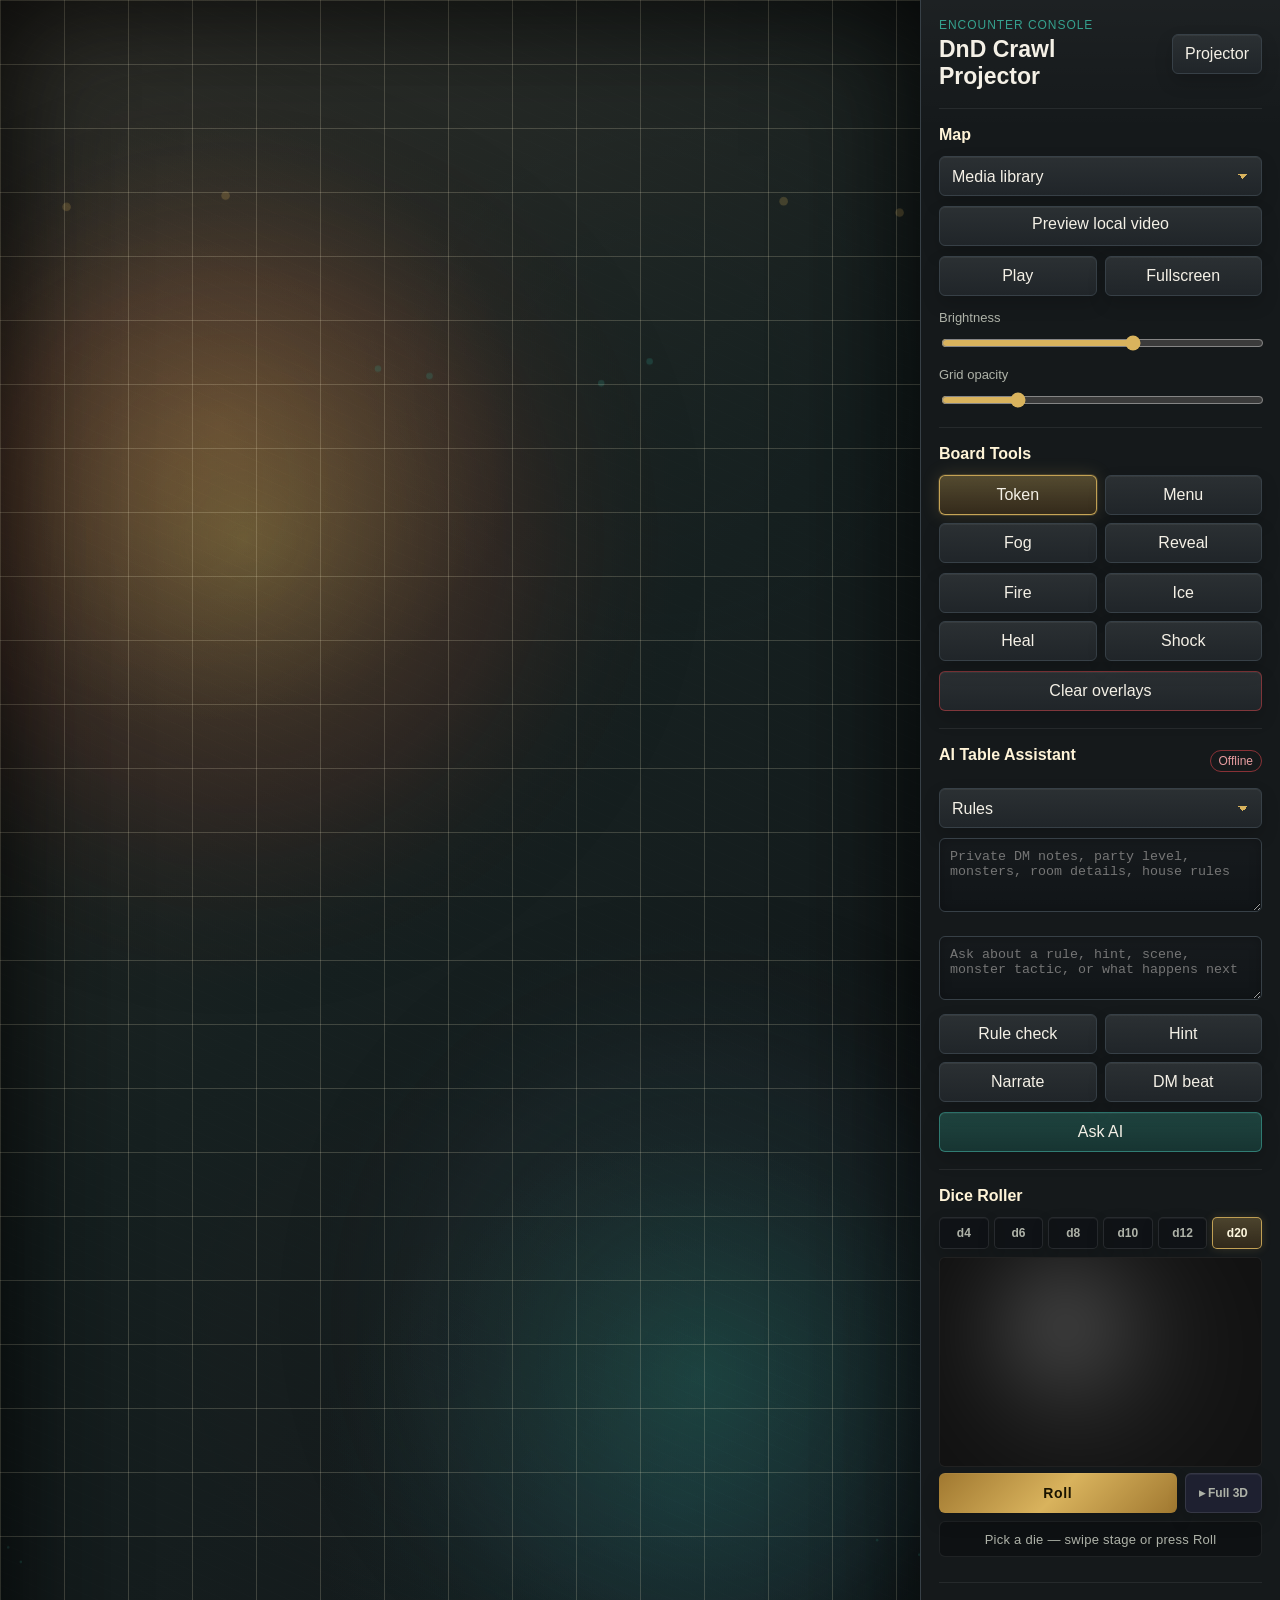
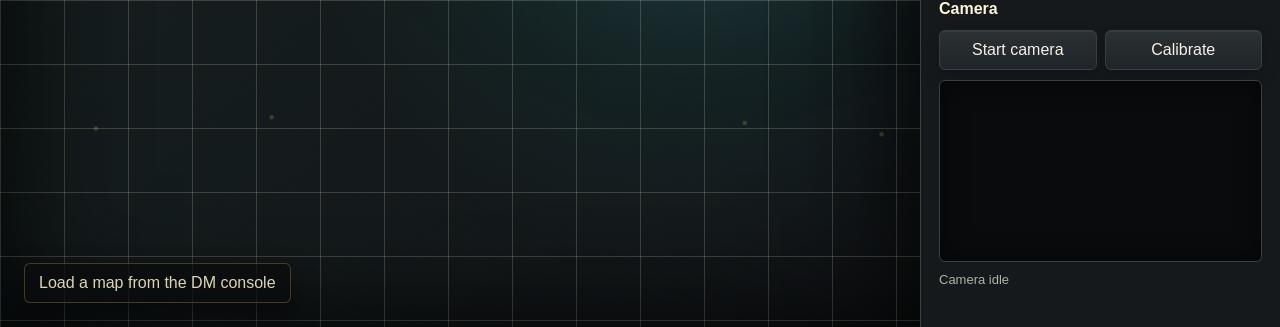
==== commit 08055f98: "Add a dedicated page for the 3D dice roller and a button to launch it Create a new page for the dice" ====
--- a/index.html
+++ b/index.html
@@ -109,7 +109,10 @@
             <button class="die-pick active" data-dice="1d20">d20</button>
           </div>
           <div id="diceStage" class="dice-stage" title="Swipe to roll"></div>
-          <button id="rollDiceBtn" class="wide dice-roll-btn">Roll</button>
+          <div class="dice-action-row">
+            <button id="rollDiceBtn" class="dice-roll-btn">Roll</button>
+            <button id="popoutDiceBtn" class="dice-popout-btn" title="Open full 3D dice roller in new window">&#9656; Full 3D</button>
+          </div>
           <div id="diceResult3d" class="dice-result" aria-live="polite">
             <span id="diceResultInner" class="dice-result-inner">Pick a die — swipe stage or press Roll</span>
           </div>
@@ -186,6 +189,10 @@
     } else {
       roll2D();
     }
+  });
+
+  document.getElementById('popoutDiceBtn').addEventListener('click', function() {
+    window.open('/dice.html', 'diceRoller', 'width=520,height=680,resizable=yes');
   });
 
   function onBeforeRoll(notation) {
--- a/styles.css
+++ b/styles.css
@@ -623,18 +623,6 @@
   height: 100% !important;
 }
 
-.dice-roll-btn {
-  margin-top: 8px;
-  border-color: rgba(217, 179, 93, 0.55);
-  background: linear-gradient(180deg, rgba(217, 179, 93, 0.2), rgba(60, 47, 27, 0.7));
-  font-weight: 600;
-  letter-spacing: 0.04em;
-}
-
-.dice-roll-btn:hover {
-  border-color: rgba(217, 179, 93, 0.9);
-  box-shadow: 0 0 16px rgba(217, 179, 93, 0.22);
-}
 
 .dice-result {
   margin-top: 8px;
@@ -700,6 +688,46 @@
   user-select: none;
 }
 
+.dice-action-row {
+  display: flex;
+  gap: 8px;
+  margin-top: 6px;
+}
+
+.dice-roll-btn {
+  flex: 1;
+  background: linear-gradient(135deg, #a07830 0%, #d9b35d 50%, #a07830 100%);
+  color: #1a1400;
+  border: none;
+  border-radius: 6px;
+  padding: 9px 0;
+  font-size: 14px;
+  font-weight: 700;
+  cursor: pointer;
+  letter-spacing: 0.05em;
+  transition: opacity 0.15s, transform 0.1s;
+}
+.dice-roll-btn:hover { opacity: 0.85; }
+.dice-roll-btn:active { transform: scale(0.97); }
+
+.dice-popout-btn {
+  background: #1e2030;
+  color: var(--muted, #8a8e82);
+  border: 1px solid rgba(255, 255, 255, 0.1);
+  border-radius: 6px;
+  padding: 9px 13px;
+  font-size: 12px;
+  font-weight: 600;
+  cursor: pointer;
+  white-space: nowrap;
+  transition: background 0.15s, color 0.15s;
+}
+.dice-popout-btn:hover {
+  background: #252840;
+  color: var(--gold, #d9b35d);
+  border-color: rgba(217, 179, 93, 0.3);
+}
+
 @media (max-width: 900px) {
   .app-shell {
     grid-template-columns: 1fr;
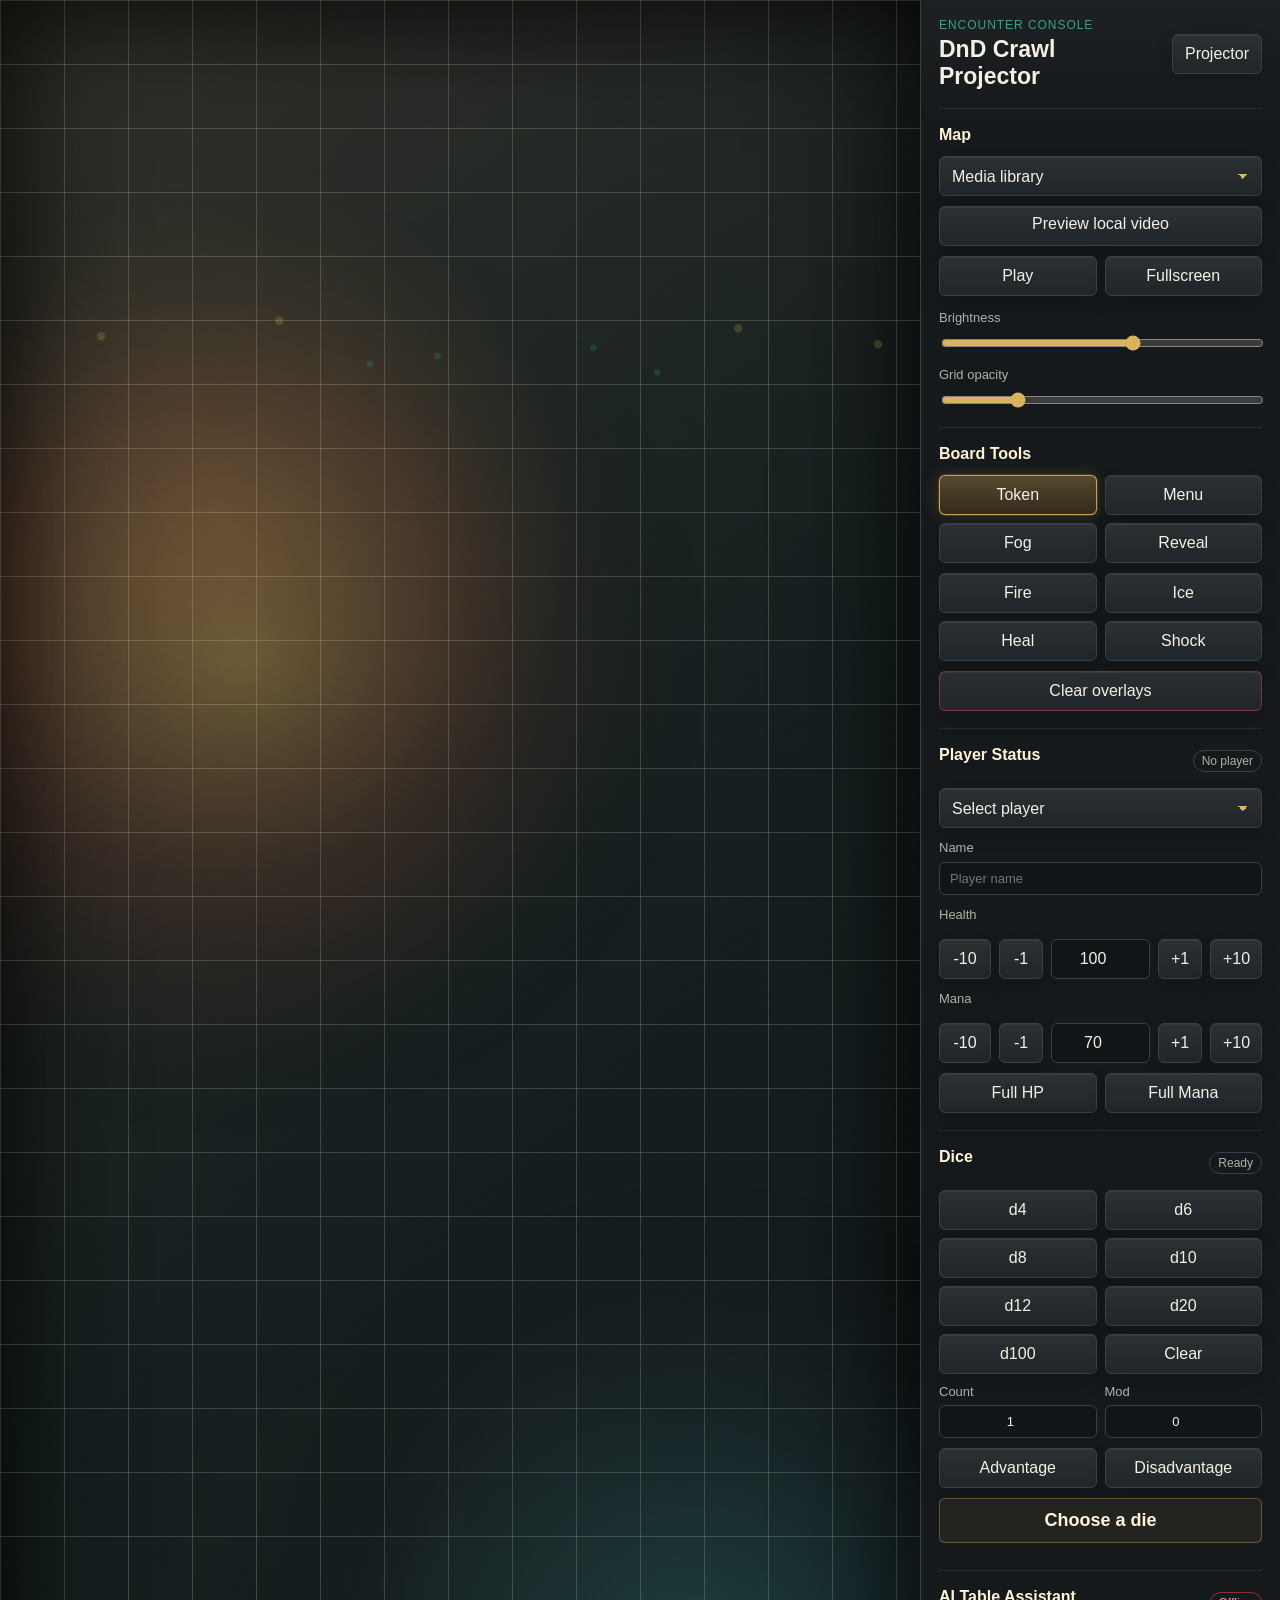
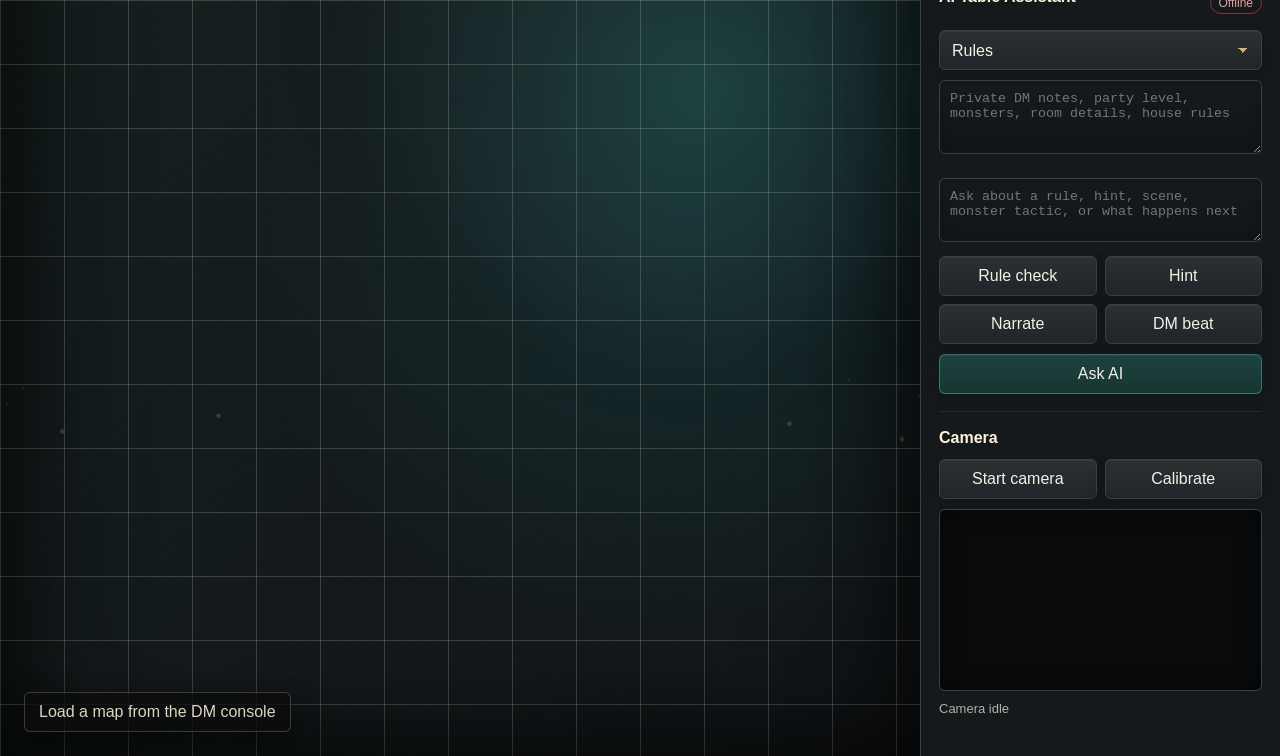
==== commit 8f0a556e: "Merge abf7f14d4eb00f33a4d1391c2f3ea52ec29e2e50 into 3ea1f68452202dc7fff6efc3ce578f03d3c4c7e1" ====
--- a/index.html
+++ b/index.html
@@ -16,6 +16,45 @@
         <canvas id="effectCanvas" class="effect-canvas"></canvas>
         <div id="fogLayer" class="fog-layer"></div>
         <div id="tokenLayer" class="token-layer"></div>
+        <div id="tokenContextMenu" class="token-context-menu hidden">
+          <div class="token-menu-title">Token</div>
+          <div class="mini-stepper">
+            <span>HP</span>
+            <button data-token-stat="health" data-delta="-10">-10</button>
+            <button data-token-stat="health" data-delta="-1">-1</button>
+            <button data-token-stat="health" data-delta="1">+1</button>
+            <button data-token-stat="health" data-delta="10">+10</button>
+          </div>
+          <div class="mini-stepper">
+            <span>Mana</span>
+            <button data-token-stat="mana" data-delta="-10">-10</button>
+            <button data-token-stat="mana" data-delta="-1">-1</button>
+            <button data-token-stat="mana" data-delta="1">+1</button>
+            <button data-token-stat="mana" data-delta="10">+10</button>
+          </div>
+          <div class="mini-stepper">
+            <span>Size</span>
+            <button data-token-stat="size" data-delta="-12">-</button>
+            <button data-token-size="82">M</button>
+            <button data-token-size="118">L</button>
+            <button data-token-stat="size" data-delta="12">+</button>
+          </div>
+          <div class="status-picker">
+            <span>Buffs</span>
+            <button data-token-buff="Bless">Bless</button>
+            <button data-token-buff="Shield">Shield</button>
+            <button data-token-buff="Haste">Haste</button>
+            <button data-token-buff="Invisible">Invisible</button>
+          </div>
+          <div class="status-picker">
+            <span>Debuffs</span>
+            <button data-token-debuff="Poisoned">Poisoned</button>
+            <button data-token-debuff="Stunned">Stunned</button>
+            <button data-token-debuff="Restrained">Restrained</button>
+            <button data-token-debuff="Blinded">Blinded</button>
+          </div>
+          <button id="clearTokenStatusButton" class="wide">Clear status</button>
+        </div>
         <div id="menuRing" class="menu-ring hidden">
           <button data-effect="fire">Fire</button>
           <button data-effect="ice">Ice</button>
@@ -72,6 +111,77 @@
             <button data-effect="shock">Shock</button>
           </div>
           <button id="clearButton" class="wide danger">Clear overlays</button>
+        </div>
+
+        <div class="panel">
+          <div class="panel-heading">
+            <h2>Player Status</h2>
+            <span id="selectedTokenBadge" class="pill">No player</span>
+          </div>
+          <select id="playerSelect" class="media-select" aria-label="Select player token">
+            <option value="">Select player</option>
+          </select>
+          <label class="name-control" for="playerNameInput">
+            Name
+            <input id="playerNameInput" type="text" maxlength="24" placeholder="Player name" disabled>
+          </label>
+          <div class="stat-control health-control">
+            <label for="healthInput">Health</label>
+            <div class="stepper-row">
+              <button data-stat="health" data-delta="-10">-10</button>
+              <button data-stat="health" data-delta="-1">-1</button>
+              <input id="healthInput" type="number" min="0" max="100" value="100">
+              <button data-stat="health" data-delta="1">+1</button>
+              <button data-stat="health" data-delta="10">+10</button>
+            </div>
+          </div>
+          <div class="stat-control mana-control">
+            <label for="manaInput">Mana</label>
+            <div class="stepper-row">
+              <button data-stat="mana" data-delta="-10">-10</button>
+              <button data-stat="mana" data-delta="-1">-1</button>
+              <input id="manaInput" type="number" min="0" max="100" value="70">
+              <button data-stat="mana" data-delta="1">+1</button>
+              <button data-stat="mana" data-delta="10">+10</button>
+            </div>
+          </div>
+          <div class="button-row">
+            <button id="fullHealthButton">Full HP</button>
+            <button id="fullManaButton">Full Mana</button>
+          </div>
+        </div>
+
+        <div class="panel dice-panel">
+          <div class="panel-heading">
+            <h2>Dice</h2>
+            <span id="diceTotalBadge" class="pill">Ready</span>
+          </div>
+          <div class="dice-grid">
+            <button data-die="4">d4</button>
+            <button data-die="6">d6</button>
+            <button data-die="8">d8</button>
+            <button data-die="10">d10</button>
+            <button data-die="12">d12</button>
+            <button data-die="20">d20</button>
+            <button data-die="100">d100</button>
+            <button id="clearDiceButton">Clear</button>
+          </div>
+          <div class="dice-options">
+            <label>
+              Count
+              <input id="diceCountInput" type="number" min="1" max="20" value="1">
+            </label>
+            <label>
+              Mod
+              <input id="diceModInput" type="number" min="-99" max="99" value="0">
+            </label>
+          </div>
+          <div class="button-row">
+            <button id="advantageButton">Advantage</button>
+            <button id="disadvantageButton">Disadvantage</button>
+          </div>
+          <div id="diceResult" class="dice-result">Choose a die</div>
+          <div id="diceHistory" class="dice-history" aria-live="polite"></div>
         </div>
 
         <div class="panel ai-panel">
@@ -98,27 +208,6 @@
           <button id="askAiButton" class="wide ask-button">Ask AI</button>
         </div>
 
-        <div class="panel dice-panel">
-          <h2>Dice Roller</h2>
-          <div class="dice-pick-row">
-            <button class="die-pick" data-dice="1d4">d4</button>
-            <button class="die-pick" data-dice="1d6">d6</button>
-            <button class="die-pick" data-dice="1d8">d8</button>
-            <button class="die-pick" data-dice="1d10">d10</button>
-            <button class="die-pick" data-dice="1d12">d12</button>
-            <button class="die-pick active" data-dice="1d20">d20</button>
-          </div>
-          <div id="diceStage" class="dice-stage" title="Swipe to roll"></div>
-          <div class="dice-action-row">
-            <button id="rollDiceBtn" class="dice-roll-btn">Roll</button>
-            <button id="popoutDiceBtn" class="dice-popout-btn" title="Open full 3D dice roller in new window">&#9656; Full 3D</button>
-          </div>
-          <div id="diceResult3d" class="dice-result" aria-live="polite">
-            <span id="diceResultInner" class="dice-result-inner">Pick a die — swipe stage or press Roll</span>
-          </div>
-          <div id="diceHistory3d" class="dice-history"></div>
-        </div>
-
         <div class="panel">
           <h2>Camera</h2>
           <div class="button-row">
@@ -135,270 +224,5 @@
     </main>
 
     <script src="app.js"></script>
-    <script src="libs/three.min.js"></script>
-    <script src="libs/cannon.min.js"></script>
-    <script src="libs/teal.js"></script>
-    <script src="libs/dice.js"></script>
-    <script>
-(function initDiceRoller() {
-  var box = null;
-  var currentDice = '1d20';
-  var rollHistory = [];
-  var MAX_HIST = 12;
-
-  var stage = document.getElementById('diceStage');
-  var resultInner = document.getElementById('diceResultInner');
-  var historyEl = document.getElementById('diceHistory3d');
-  var rollBtn = document.getElementById('rollDiceBtn');
-
-  function hasWebGL() {
-    try {
-      var c = document.createElement('canvas');
-      return !!(c.getContext('webgl') || c.getContext('experimental-webgl'));
-    } catch(e) { return false; }
-  }
-
-  requestAnimationFrame(function() {
-    if (hasWebGL()) {
-      try {
-        box = new DICE.dice_box(stage);
-        box.setDice(currentDice);
-        box.bind_swipe(stage, onBeforeRoll, onAfterRoll);
-        return;
-      } catch(e) { /* fall through to 2D */ }
-    }
-    init2D();
-  });
-
-  for (var btn of document.querySelectorAll('.die-pick[data-dice]')) {
-    (function(b) {
-      b.addEventListener('click', function() {
-        document.querySelectorAll('.die-pick').forEach(function(p) { p.classList.remove('active'); });
-        b.classList.add('active');
-        currentDice = b.dataset.dice;
-        if (box) { box.setDice(currentDice); }
-        else { draw2D(currentDice, null); }
-      });
-    })(btn);
-  }
-
-  rollBtn.addEventListener('click', function() {
-    if (box) {
-      box.setDice(currentDice);
-      box.start_throw(onBeforeRoll, onAfterRoll);
-    } else {
-      roll2D();
-    }
-  });
-
-  document.getElementById('popoutDiceBtn').addEventListener('click', function() {
-    window.open('/dice.html', 'diceRoller', 'width=520,height=680,resizable=yes');
-  });
-
-  function onBeforeRoll(notation) {
-    resultInner.textContent = 'Rolling\u2026';
-    resultInner.className = 'dice-result-inner';
-    return null;
-  }
-
-  function onAfterRoll(notation) {
-    if (!notation || !notation.result || notation.result[0] < 0) {
-      resultInner.textContent = 'Dice fell off the table \u2014 roll again!';
-      resultInner.className = 'dice-result-inner';
-      return;
-    }
-    showResult(notation.result[0], parseInt(currentDice.replace(/^\d+d/,''),10), notation.resultString);
-  }
-
-  function showResult(topResult, sides, str) {
-    var isCrit = sides === 20 && topResult === 20;
-    var isFail = sides === 20 && topResult === 1;
-    var display = currentDice + ' \u2192 ' + str;
-    if (isCrit) display = '\u2728 Critical! ' + display;
-    if (isFail) display = '\uD83D\uDC80 Nat 1! ' + display;
-    resultInner.textContent = display;
-    resultInner.className = 'dice-result-inner has-roll' + (isCrit?' crit':isFail?' fail':'');
-    rollHistory.unshift({ label: currentDice, val: str, isCrit: isCrit, isFail: isFail });
-    if (rollHistory.length > MAX_HIST) rollHistory.pop();
-    historyEl.innerHTML = '';
-    for (var h of rollHistory) {
-      var chip = document.createElement('span');
-      chip.className = 'dice-history-chip';
-      chip.textContent = h.label + ':' + h.val;
-      if (h.isCrit) chip.style.color = '#f0d060';
-      if (h.isFail) chip.style.color = '#f07070';
-      historyEl.appendChild(chip);
-    }
-  }
-
-  /* ---- 2D Canvas fallback ---- */
-  var canvas2d = null, ctx2d = null, rolling2d = false;
-
-  var DICE_DEFS = {
-    d4:  { sides:4,  color:'#1a6e3a', hi:'#5ee88a', stroke:'#2ea850', shape:'tri',     numY:0.58 },
-    d6:  { sides:6,  color:'#1a3a7c', hi:'#5aaaf0', stroke:'#2a6acc', shape:'sq',      numY:0.55 },
-    d8:  { sides:8,  color:'#7c1a1a', hi:'#f06060', stroke:'#c43030', shape:'diamond', numY:0.55 },
-    d10: { sides:10, color:'#7a5010', hi:'#f0c050', stroke:'#c88020', shape:'kite',    numY:0.60 },
-    d12: { sides:12, color:'#3a1870', hi:'#b070f0', stroke:'#7030d0', shape:'hex',     numY:0.55 },
-    d20: { sides:20, color:'#0a1a52', hi:'#5a8fff', stroke:'#2050d8', shape:'tri-inv', numY:0.48 },
-  };
-
-  var SHAPES = {
-    'tri':     [[0.5,0.04],[0.97,0.93],[0.03,0.93]],
-    'tri-inv': [[0.5,0.96],[0.03,0.07],[0.97,0.07]],
-    'sq':      [[0.07,0.07],[0.93,0.07],[0.93,0.93],[0.07,0.93]],
-    'diamond': [[0.5,0.03],[0.97,0.5],[0.5,0.97],[0.03,0.5]],
-    'kite':    [[0.5,0.04],[0.94,0.36],[0.77,0.94],[0.23,0.94],[0.06,0.36]],
-    'hex':     [[0.5,0.04],[0.92,0.27],[0.92,0.73],[0.5,0.96],[0.08,0.73],[0.08,0.27]],
-  };
-
-  function init2D() {
-    stage.innerHTML = '';
-    canvas2d = document.createElement('canvas');
-    canvas2d.style.width = '100%';
-    canvas2d.style.height = '100%';
-    canvas2d.style.display = 'block';
-    stage.appendChild(canvas2d);
-    resizeCanvas();
-    window.addEventListener('resize', resizeCanvas);
-    draw2D(currentDice, null);
-
-    var hint = document.createElement('div');
-    hint.className = 'dice-webgl-hint';
-    hint.textContent = 'Open in browser for full 3D physics dice';
-    stage.appendChild(hint);
-  }
-
-  function resizeCanvas() {
-    if (!canvas2d) return;
-    canvas2d.width = stage.clientWidth;
-    canvas2d.height = stage.clientHeight;
-    ctx2d = canvas2d.getContext('2d');
-    draw2D(currentDice, canvas2d._lastResult || null);
-  }
-
-  function parseDice(notation) {
-    var m = notation.match(/^(\d+)d(\d+)$/);
-    return m ? { count: parseInt(m[1]), sides: parseInt(m[2]) } : { count:1, sides:20 };
-  }
-
-  function draw2D(notation, result) {
-    if (!ctx2d) return;
-    var w = canvas2d.width, h = canvas2d.height;
-    var d = parseDice(notation);
-    var key = 'd' + d.sides;
-    var def = DICE_DEFS[key] || DICE_DEFS['d20'];
-    var pts = SHAPES[def.shape];
-
-    ctx2d.clearRect(0, 0, w, h);
-
-    var pad = Math.min(w, h) * 0.08;
-    var sz = Math.min(w, h) - pad * 2;
-    var ox = (w - sz) / 2, oy = (h - sz) / 2;
-
-    /* shadow */
-    ctx2d.save();
-    ctx2d.shadowColor = 'rgba(0,0,0,0.7)';
-    ctx2d.shadowBlur = sz * 0.12;
-    ctx2d.shadowOffsetY = sz * 0.05;
-
-    /* body gradient */
-    var grd = ctx2d.createRadialGradient(
-      ox + sz*0.38, oy + sz*0.28, 0,
-      ox + sz*0.5, oy + sz*0.5, sz*0.7
-    );
-    grd.addColorStop(0, def.hi);
-    grd.addColorStop(0.42, def.color);
-    grd.addColorStop(1, 'rgba(0,0,0,0.88)');
-
-    ctx2d.beginPath();
-    ctx2d.moveTo(ox + pts[0][0]*sz, oy + pts[0][1]*sz);
-    for (var i=1; i<pts.length; i++) ctx2d.lineTo(ox + pts[i][0]*sz, oy + pts[i][1]*sz);
-    ctx2d.closePath();
-    ctx2d.fillStyle = grd;
-    ctx2d.fill();
-    ctx2d.restore();
-
-    /* edge stroke */
-    ctx2d.beginPath();
-    ctx2d.moveTo(ox + pts[0][0]*sz, oy + pts[0][1]*sz);
-    for (var i=1; i<pts.length; i++) ctx2d.lineTo(ox + pts[i][0]*sz, oy + pts[i][1]*sz);
-    ctx2d.closePath();
-    ctx2d.strokeStyle = def.stroke;
-    ctx2d.lineWidth = sz * 0.025;
-    ctx2d.stroke();
-
-    /* inner facet highlight */
-    var ipts = pts.map(function(p){ return [0.5+( p[0]-0.5)*0.62, 0.5+(p[1]-0.5)*0.62]; });
-    ctx2d.beginPath();
-    ctx2d.moveTo(ox + ipts[0][0]*sz, oy + ipts[0][1]*sz);
-    for (var i=1; i<ipts.length; i++) ctx2d.lineTo(ox + ipts[i][0]*sz, oy + ipts[i][1]*sz);
-    ctx2d.closePath();
-    ctx2d.strokeStyle = 'rgba(255,255,255,0.18)';
-    ctx2d.lineWidth = sz * 0.012;
-    ctx2d.stroke();
-
-    /* specular shine dot */
-    var shine = ctx2d.createRadialGradient(
-      ox+sz*0.33, oy+sz*0.26, 0,
-      ox+sz*0.33, oy+sz*0.26, sz*0.22
-    );
-    shine.addColorStop(0, 'rgba(255,255,255,0.32)');
-    shine.addColorStop(1, 'rgba(255,255,255,0)');
-    ctx2d.fillStyle = shine;
-    ctx2d.beginPath();
-    ctx2d.moveTo(ox + pts[0][0]*sz, oy + pts[0][1]*sz);
-    for (var i=1; i<pts.length; i++) ctx2d.lineTo(ox + pts[i][0]*sz, oy + pts[i][1]*sz);
-    ctx2d.closePath();
-    ctx2d.fill();
-
-    /* number / label */
-    var cx = ox + sz*0.5, cy = oy + sz*def.numY;
-    if (result !== null && result !== undefined) {
-      ctx2d.font = 'bold ' + Math.round(sz*0.36) + 'px Arial';
-      ctx2d.fillStyle = '#fff8df';
-      ctx2d.textAlign = 'center';
-      ctx2d.textBaseline = 'middle';
-      ctx2d.shadowColor = 'rgba(0,0,0,0.9)';
-      ctx2d.shadowBlur = sz*0.06;
-      ctx2d.fillText(String(result), cx, cy);
-      ctx2d.shadowBlur = 0;
-    } else {
-      ctx2d.font = 'bold ' + Math.round(sz*0.18) + 'px Arial';
-      ctx2d.fillStyle = 'rgba(255,248,220,0.72)';
-      ctx2d.textAlign = 'center';
-      ctx2d.textBaseline = 'middle';
-      ctx2d.fillText(key, cx, cy);
-    }
-    if (canvas2d) canvas2d._lastResult = result;
-  }
-
-  function roll2D() {
-    if (rolling2d) return;
-    rolling2d = true;
-    resultInner.textContent = 'Rolling\u2026';
-    resultInner.className = 'dice-result-inner';
-
-    var d = parseDice(currentDice);
-    var frames = 0, maxFrames = 22;
-    var key = 'd' + d.sides;
-
-    function animate() {
-      var fake = Math.floor(Math.random() * d.sides) + 1;
-      draw2D(currentDice, fake);
-      frames++;
-      if (frames < maxFrames) {
-        setTimeout(animate, 30 + frames * 5);
-      } else {
-        var result = Math.floor(Math.random() * d.sides) + 1;
-        draw2D(currentDice, result);
-        rolling2d = false;
-        showResult(result, d.sides, String(result));
-      }
-    }
-    animate();
-  }
-})();
-    </script>
   </body>
 </html>
--- a/styles.css
+++ b/styles.css
@@ -121,7 +121,6 @@
 }
 
 .effect-canvas,
-.token-layer,
 .fog-layer {
   pointer-events: none;
 }
@@ -161,18 +160,22 @@
 
 .token-layer {
   z-index: 5;
+  pointer-events: none;
 }
 
 .token {
   position: absolute;
-  width: 82px;
-  height: 82px;
+  width: var(--token-size, 82px);
+  height: var(--token-size, 82px);
   transform: translate(-50%, -50%);
   border-radius: 50%;
   --hp: 100%;
   --mp: 70%;
   --piece-color: #d9b35d;
+  --token-size: 82px;
   filter: drop-shadow(0 8px 16px rgba(0, 0, 0, 0.45));
+  pointer-events: auto;
+  cursor: pointer;
 }
 
 .token::after {
@@ -188,6 +191,33 @@
   opacity: 0.55;
 }
 
+.token.selected::after {
+  border-color: rgba(255, 248, 210, 0.84);
+  box-shadow: 0 0 24px rgba(217, 179, 93, 0.58);
+  opacity: 0.9;
+}
+
+.token-name {
+  position: absolute;
+  left: 50%;
+  bottom: -28px;
+  max-width: 118px;
+  transform: translateX(-50%);
+  border: 1px solid rgba(255, 244, 216, 0.34);
+  border-radius: 999px;
+  background: rgba(8, 10, 11, 0.76);
+  color: #fff4d8;
+  font-size: 12px;
+  font-weight: 700;
+  line-height: 1.1;
+  padding: 4px 8px;
+  text-align: center;
+  text-shadow: 0 1px 3px rgba(0, 0, 0, 0.85);
+  white-space: nowrap;
+  overflow: hidden;
+  text-overflow: ellipsis;
+}
+
 .health-ring,
 .mana-ring,
 .piece-core {
@@ -204,7 +234,7 @@
 }
 
 .mana-ring {
-  inset: 10px;
+  inset: 12%;
   background:
     conic-gradient(#4aa3ff var(--mp), rgba(24, 38, 70, 0.9) 0),
     radial-gradient(circle, transparent 54%, rgba(0, 0, 0, 0.78) 56%);
@@ -212,7 +242,7 @@
 }
 
 .piece-core {
-  inset: 22px;
+  inset: 27%;
   border: 2px solid rgba(244, 226, 163, 0.92);
   background:
     radial-gradient(circle at 34% 30%, rgba(255, 255, 255, 0.34), transparent 19%),
@@ -238,11 +268,11 @@
 }
 
 .badge-row.buffs {
-  top: -9px;
+  top: -11px;
 }
 
 .badge-row.debuffs {
-  bottom: -9px;
+  bottom: -11px;
 }
 
 .status-badge {
@@ -265,6 +295,56 @@
 
 .status-badge.debuff {
   background: #ff6a5d;
+}
+
+.token-context-menu {
+  position: absolute;
+  z-index: 11;
+  width: 286px;
+  transform: translate(-50%, 56px);
+  border: 1px solid rgba(255, 244, 216, 0.32);
+  border-radius: 8px;
+  background: rgba(13, 16, 18, 0.94);
+  box-shadow: 0 18px 45px rgba(0, 0, 0, 0.45), 0 0 28px rgba(217, 179, 93, 0.16);
+  padding: 10px;
+}
+
+.token-menu-title {
+  color: #fff4d8;
+  font-weight: 800;
+  margin-bottom: 8px;
+  overflow: hidden;
+  text-overflow: ellipsis;
+  white-space: nowrap;
+}
+
+.mini-stepper,
+.status-picker {
+  display: grid;
+  gap: 6px;
+  margin-top: 8px;
+}
+
+.mini-stepper {
+  grid-template-columns: 42px repeat(4, 1fr);
+  align-items: center;
+}
+
+.mini-stepper span,
+.status-picker span {
+  color: var(--muted);
+  font-size: 12px;
+}
+
+.status-picker {
+  grid-template-columns: 58px repeat(2, minmax(0, 1fr));
+}
+
+.status-picker button,
+.mini-stepper button {
+  min-height: 32px;
+  padding: 5px 7px;
+  font-size: 12px;
 }
 
 @keyframes tokenPulse {
@@ -419,7 +499,8 @@
 .button-row,
 .tool-grid,
 .spell-grid,
-.quick-grid {
+.quick-grid,
+.stepper-row {
   display: grid;
   gap: 8px;
   margin-top: 10px;
@@ -431,8 +512,180 @@
 
 .tool-grid,
 .spell-grid,
-.quick-grid {
+.quick-grid,
+.dice-grid {
   grid-template-columns: repeat(2, minmax(0, 1fr));
+}
+
+.stat-control {
+  display: grid;
+  gap: 7px;
+  margin-top: 12px;
+}
+
+.stat-control label,
+.name-control {
+  color: var(--muted);
+  font-size: 13px;
+}
+
+.name-control {
+  display: grid;
+  gap: 7px;
+  margin-top: 12px;
+}
+
+.name-control input {
+  border: 1px solid var(--line);
+  border-radius: 6px;
+  background: #111518;
+  color: var(--text);
+  padding: 8px 10px;
+}
+
+.stepper-row {
+  grid-template-columns: 52px 44px minmax(58px, 1fr) 44px 52px;
+}
+
+.stepper-row input {
+  min-width: 0;
+  border: 1px solid var(--line);
+  border-radius: 6px;
+  background: #111518;
+  color: var(--text);
+  padding: 8px;
+  text-align: center;
+}
+
+.health-control input:focus {
+  outline: 2px solid rgba(66, 214, 114, 0.45);
+}
+
+.mana-control input:focus {
+  outline: 2px solid rgba(74, 163, 255, 0.45);
+}
+
+.dice-grid {
+  display: grid;
+  gap: 8px;
+}
+
+.dice-options {
+  display: grid;
+  grid-template-columns: 1fr 1fr;
+  gap: 8px;
+  margin-top: 10px;
+}
+
+.dice-options label {
+  display: grid;
+  gap: 6px;
+  color: var(--muted);
+  font-size: 13px;
+}
+
+.dice-options input {
+  min-width: 0;
+  border: 1px solid var(--line);
+  border-radius: 6px;
+  background: #111518;
+  color: var(--text);
+  padding: 8px;
+  text-align: center;
+}
+
+.dice-result {
+  margin-top: 10px;
+  border: 1px solid rgba(217, 179, 93, 0.36);
+  border-radius: 6px;
+  background: rgba(217, 179, 93, 0.07);
+  color: #fff4d8;
+  font-size: 18px;
+  font-weight: 700;
+  padding: 11px 12px;
+  text-align: center;
+}
+
+.dice-history {
+  display: grid;
+  gap: 6px;
+  max-height: 150px;
+  overflow-y: auto;
+  margin-top: 10px;
+}
+
+.roll-line {
+  border: 1px solid rgba(255, 255, 255, 0.08);
+  border-radius: 6px;
+  background: rgba(255, 255, 255, 0.035);
+  color: var(--muted);
+  font-size: 13px;
+  padding: 7px 8px;
+}
+
+.roll-toss {
+  position: absolute;
+  z-index: 10;
+  left: 50%;
+  top: 50%;
+  width: min(720px, 86vw);
+  height: min(420px, 62vh);
+  transform: translate(-50%, -50%);
+  pointer-events: none;
+  perspective: 1000px;
+}
+
+.dice-scatter {
+  position: absolute;
+  inset: 0;
+  filter: saturate(1.08);
+}
+
+.dice-canvas {
+  position: absolute;
+  inset: 0;
+  width: 100%;
+  height: 100%;
+}
+
+.roll-summary {
+  position: absolute;
+  left: 50%;
+  bottom: 28px;
+  min-width: 260px;
+  transform: translateX(-50%);
+  border: 1px solid rgba(255, 244, 216, 0.58);
+  border-radius: 8px;
+  background:
+    radial-gradient(circle at 50% 0%, rgba(217, 179, 93, 0.24), transparent 58%),
+    rgba(9, 11, 12, 0.88);
+  color: #fff4d8;
+  padding: 14px 18px;
+  text-align: center;
+  box-shadow: 0 0 56px rgba(217, 179, 93, 0.36), 0 18px 45px rgba(0, 0, 0, 0.5);
+  opacity: 0;
+  animation: rollSummary 3.35s ease 0.95s forwards;
+}
+
+.roll-summary .roll-total {
+  display: block;
+  font-size: 56px;
+  font-weight: 800;
+  line-height: 1;
+}
+
+.roll-summary .roll-formula {
+  display: block;
+  margin-top: 6px;
+  color: var(--muted);
+  font-size: 15px;
+}
+
+@keyframes rollSummary {
+  0% { opacity: 0; transform: translateX(-50%) translateY(12px) scale(0.94); }
+  16% { opacity: 1; transform: translateX(-50%) translateY(0) scale(1); }
+  76% { opacity: 1; }
+  100% { opacity: 0; transform: translateX(-50%) translateY(-12px) scale(0.98); }
 }
 
 .ai-panel textarea {
@@ -567,167 +820,6 @@
   cursor: none;
 }
 
-.dice-pick-row {
-  display: grid;
-  grid-template-columns: repeat(6, 1fr);
-  gap: 5px;
-  margin-top: 4px;
-  margin-bottom: 8px;
-}
-
-.die-pick {
-  padding: 5px 2px;
-  min-height: 32px;
-  border: 1px solid rgba(255, 255, 255, 0.1);
-  border-radius: 5px;
-  background: rgba(14, 17, 20, 0.7);
-  color: var(--muted);
-  font-size: 12px;
-  font-weight: 600;
-  cursor: pointer;
-  transition: border-color 100ms, color 100ms, background 100ms;
-  text-align: center;
-}
-
-.die-pick:hover {
-  border-color: var(--gold);
-  color: #fff8df;
-}
-
-.die-pick.active {
-  border-color: rgba(217, 179, 93, 0.85);
-  background: linear-gradient(180deg, rgba(217, 179, 93, 0.28), rgba(60, 47, 27, 0.75));
-  color: #fff8df;
-  box-shadow: 0 0 10px rgba(217, 179, 93, 0.18);
-}
-
-.dice-stage {
-  position: relative;
-  width: 100%;
-  height: 210px;
-  border-radius: 6px;
-  overflow: hidden;
-  background: #101010;
-  border: 1px solid rgba(255, 255, 255, 0.07);
-  cursor: grab;
-  touch-action: none;
-}
-
-.dice-stage:active {
-  cursor: grabbing;
-}
-
-.dice-stage canvas {
-  display: block;
-  width: 100% !important;
-  height: 100% !important;
-}
-
-
-.dice-result {
-  margin-top: 8px;
-  min-height: 36px;
-  display: flex;
-  align-items: center;
-  justify-content: center;
-  border-radius: 6px;
-  background: rgba(8, 10, 12, 0.5);
-  border: 1px solid rgba(255, 255, 255, 0.07);
-  padding: 4px 10px;
-}
-
-.dice-result-inner {
-  color: var(--muted);
-  font-size: 13px;
-  font-weight: 500;
-  letter-spacing: 0.02em;
-  text-align: center;
-}
-
-.dice-result-inner.has-roll {
-  color: #fff8df;
-  font-size: 14px;
-  font-weight: 700;
-}
-
-.dice-result-inner.crit {
-  color: #f0d060;
-  text-shadow: 0 0 10px rgba(240, 200, 60, 0.55);
-}
-
-.dice-result-inner.fail {
-  color: #f07070;
-}
-
-.dice-history {
-  display: flex;
-  flex-wrap: wrap;
-  gap: 5px;
-  margin-top: 8px;
-  min-height: 0;
-}
-
-.dice-history-chip {
-  font-size: 11px;
-  color: var(--muted);
-  background: rgba(255, 255, 255, 0.05);
-  border: 1px solid rgba(255, 255, 255, 0.08);
-  border-radius: 4px;
-  padding: 2px 6px;
-}
-
-.dice-webgl-hint {
-  position: absolute;
-  bottom: 6px;
-  left: 0;
-  right: 0;
-  text-align: center;
-  font-size: 10px;
-  color: rgba(174, 178, 168, 0.55);
-  pointer-events: none;
-  user-select: none;
-}
-
-.dice-action-row {
-  display: flex;
-  gap: 8px;
-  margin-top: 6px;
-}
-
-.dice-roll-btn {
-  flex: 1;
-  background: linear-gradient(135deg, #a07830 0%, #d9b35d 50%, #a07830 100%);
-  color: #1a1400;
-  border: none;
-  border-radius: 6px;
-  padding: 9px 0;
-  font-size: 14px;
-  font-weight: 700;
-  cursor: pointer;
-  letter-spacing: 0.05em;
-  transition: opacity 0.15s, transform 0.1s;
-}
-.dice-roll-btn:hover { opacity: 0.85; }
-.dice-roll-btn:active { transform: scale(0.97); }
-
-.dice-popout-btn {
-  background: #1e2030;
-  color: var(--muted, #8a8e82);
-  border: 1px solid rgba(255, 255, 255, 0.1);
-  border-radius: 6px;
-  padding: 9px 13px;
-  font-size: 12px;
-  font-weight: 600;
-  cursor: pointer;
-  white-space: nowrap;
-  transition: background 0.15s, color 0.15s;
-}
-.dice-popout-btn:hover {
-  background: #252840;
-  color: var(--gold, #d9b35d);
-  border-color: rgba(217, 179, 93, 0.3);
-}
-
 @media (max-width: 900px) {
   .app-shell {
     grid-template-columns: 1fr;
